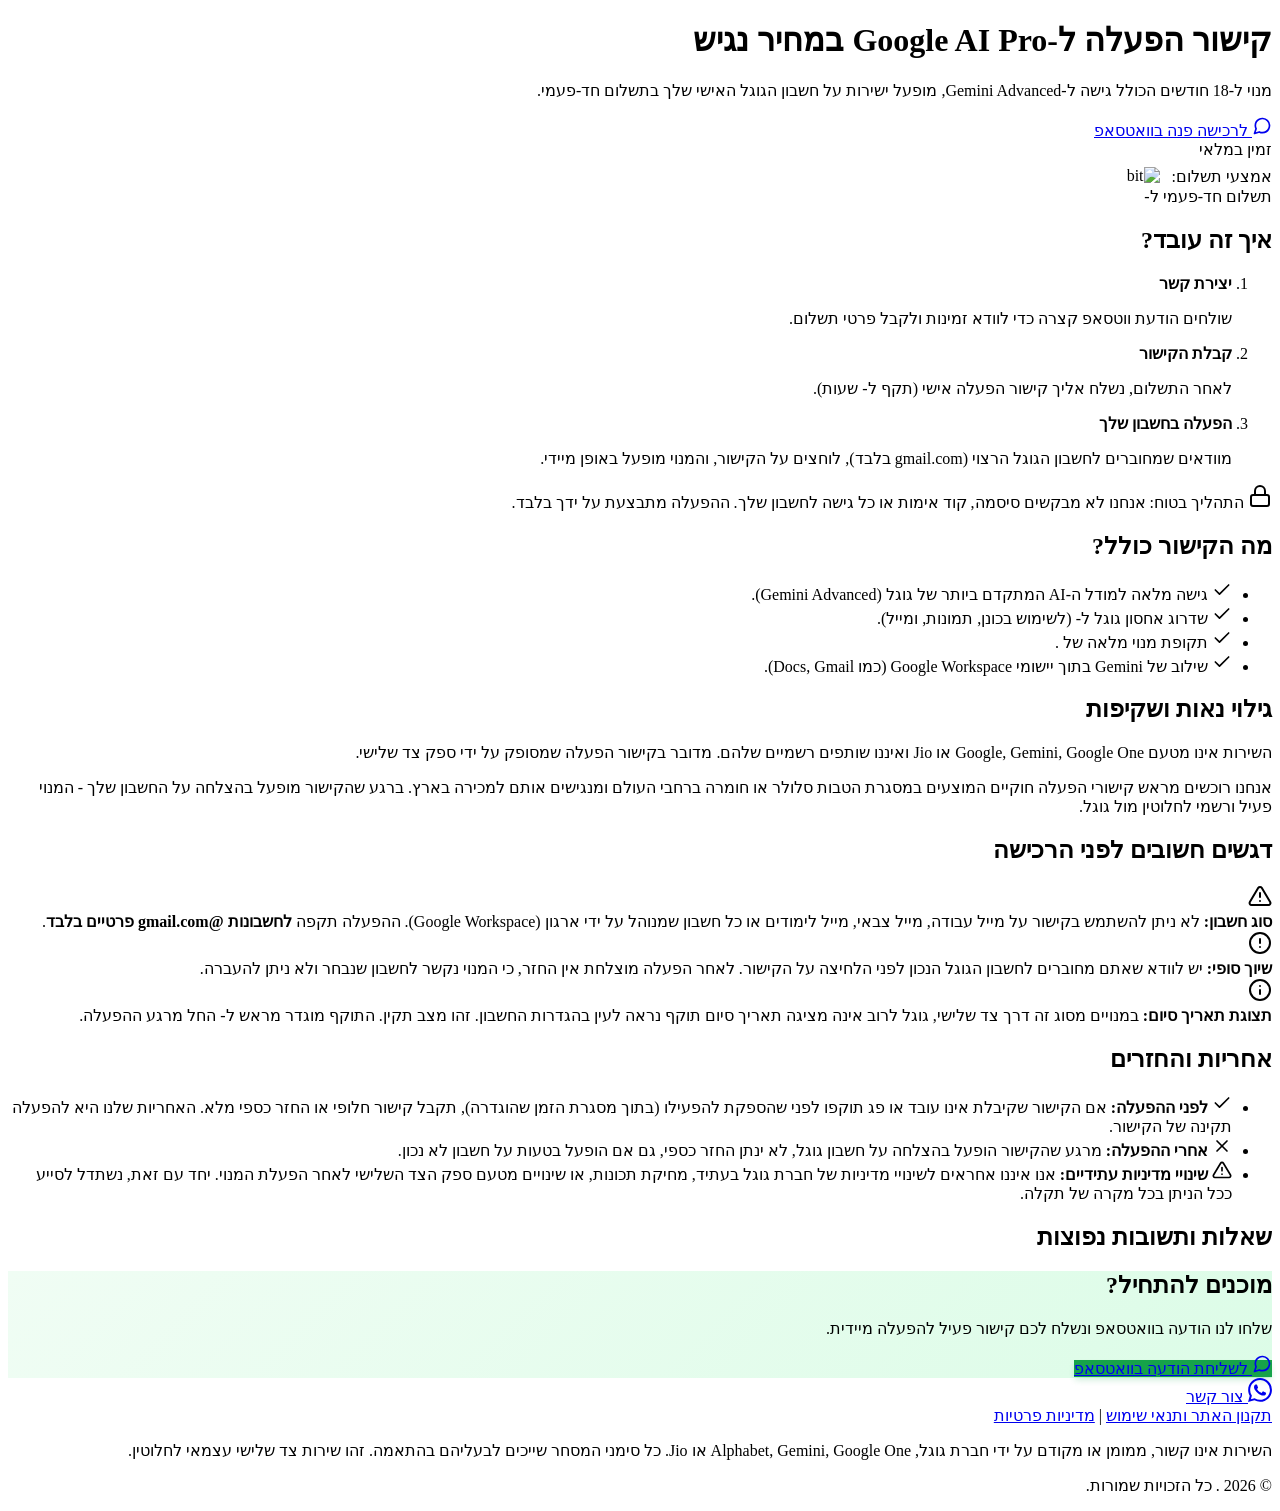
==== index.html @ c13723e5 "Add files via upload" ====
<!DOCTYPE html>
<html lang="he" dir="rtl">
<head>
    <meta charset="UTF-8">
    <meta name="viewport" content="width=device-width, initial-scale=1.0">
    <title>קישור הפעלה AI Pro</title>
    <meta name="description" content="קישור הפעלה ל-Google AI Pro ו-Gemini Advanced לתקופה של 18 חודשים. תשלום חד פעמי, הפעלה פשוטה על החשבון האישי שלך.">
    <link rel="preconnect" href="https://fonts.googleapis.com">
    <link rel="preconnect" href="https://fonts.gstatic.com" crossorigin>
    <link href="https://fonts.googleapis.com/css2?family=Heebo:wght@400;500;700&display=swap" rel="stylesheet">
    <link rel="stylesheet" href="css/styles.css">
</head>
<body>

    <main class="container">
        
        <!-- Hero Section -->
        <header class="hero">
            <h1>קישור הפעלה ל-Google AI Pro במחיר נגיש</h1>
            <p>מנוי ל-18 חודשים הכולל גישה ל-Gemini Advanced, מופעל ישירות על חשבון הגוגל האישי שלך בתשלום חד-פעמי.</p>
            <a href="#" class="btn btn-primary whatsapp-link">
                <svg width="20" height="20" viewBox="0 0 24 24" fill="none" stroke="currentColor" stroke-width="2" stroke-linecap="round" stroke-linejoin="round">
                    <path d="M21 11.5a8.38 8.38 0 0 1-.9 3.8 8.5 8.5 0 0 1-7.6 4.7 8.38 8.38 0 0 1-3.8-.9L3 21l1.9-5.7a8.38 8.38 0 0 1-.9-3.8 8.5 8.5 0 0 1 4.7-7.6 8.38 8.38 0 0 1 3.8-.9h.5a8.48 8.48 0 0 1 8 8v.5z"></path>
                </svg>
                לרכישה פנה בוואטסאפ
            </a>
        </header>

        <!-- Availability Card -->
        <section class="card availability-card">
            <div>
                <span id="status-badge" class="status-badge">זמין במלאי</span>
                <div class="text-muted" style="margin-top: 8px; display: flex; align-items: center; gap: 6px;">
                    <span>אמצעי תשלום:</span>
                    <span data-config="paymentMethods" style="font-weight: 500;"></span>
                    <img src="images/bit-logo.png" alt="bit" style="height: 20px; width: auto; vertical-align: middle; border-radius: 4px;">
                </div>
            </div>
            <div class="text-center">
                <div class="price-display"><span data-config="price"></span><span data-config="currency"></span></div>
                <div class="font-bold text-muted">תשלום חד-פעמי ל-<span data-config="duration"></span></div>
            </div>
        </section>

        <!-- How It Works -->
        <section class="card">
            <h2>איך זה עובד?</h2>
            <ol class="steps-list">
                <li>
                    <strong>יצירת קשר</strong>
                    <p>שולחים הודעת ווטסאפ קצרה כדי לוודא זמינות ולקבל פרטי תשלום.</p>
                </li>
                <li>
                    <strong>קבלת הקישור</strong>
                    <p>לאחר התשלום, נשלח אליך קישור הפעלה אישי (תקף ל-<span data-config="activationWindow"></span> שעות).</p>
                </li>
                <li>
                    <strong>הפעלה בחשבון שלך</strong>
                    <p>מוודאים שמחוברים לחשבון הגוגל הרצוי (gmail.com בלבד), לוחצים על הקישור, והמנוי מופעל באופן מיידי.</p>
                </li>
            </ol>
            <div class="trust-badge">
                <svg width="24" height="24" viewBox="0 0 24 24" fill="none" stroke="currentColor" stroke-width="2" stroke-linecap="round" stroke-linejoin="round">
                    <rect x="3" y="11" width="18" height="11" rx="2" ry="2"></rect>
                    <path d="M7 11V7a5 5 0 0 1 10 0v4"></path>
                </svg>
                <span>התהליך בטוח: אנחנו לא מבקשים סיסמה, קוד אימות או כל גישה לחשבון שלך. ההפעלה מתבצעת על ידך בלבד.</span>
            </div>
        </section>

        <!-- What is included -->
        <section class="card">
            <h2>מה הקישור כולל?</h2>
            <ul class="check-list">
                <li>
                    <svg width="20" height="20" viewBox="0 0 24 24" fill="none" stroke="currentColor" stroke-width="2" stroke-linecap="round" stroke-linejoin="round">
                        <polyline points="20 6 9 17 4 12"></polyline>
                    </svg>
                    <span>גישה מלאה למודל ה-AI המתקדם ביותר של גוגל (Gemini Advanced).</span>
                </li>
                <li>
                    <svg width="20" height="20" viewBox="0 0 24 24" fill="none" stroke="currentColor" stroke-width="2" stroke-linecap="round" stroke-linejoin="round">
                        <polyline points="20 6 9 17 4 12"></polyline>
                    </svg>
                    <span>שדרוג אחסון גוגל ל-<strong data-config="storage"></strong> (לשימוש בכונן, תמונות, ומייל).</span>
                </li>
                <li>
                    <svg width="20" height="20" viewBox="0 0 24 24" fill="none" stroke="currentColor" stroke-width="2" stroke-linecap="round" stroke-linejoin="round">
                        <polyline points="20 6 9 17 4 12"></polyline>
                    </svg>
                    <span>תקופת מנוי מלאה של <strong data-config="duration"></strong>.</span>
                </li>
                <li>
                    <svg width="20" height="20" viewBox="0 0 24 24" fill="none" stroke="currentColor" stroke-width="2" stroke-linecap="round" stroke-linejoin="round">
                        <polyline points="20 6 9 17 4 12"></polyline>
                    </svg>
                    <span>שילוב של Gemini בתוך יישומי Google Workspace (כמו Docs, Gmail).</span>
                </li>
            </ul>
        </section>

        <!-- Transparency Section -->
        <section class="card">
            <h2>גילוי נאות ושקיפות</h2>
            <p>השירות אינו מטעם Google, Gemini, Google One או Jio ואיננו שותפים רשמיים שלהם. מדובר בקישור הפעלה שמסופק על ידי ספק צד שלישי.</p>
            <p>אנחנו רוכשים מראש קישורי הפעלה חוקיים המוצעים במסגרת הטבות סלולר או חומרה ברחבי העולם ומנגישים אותם למכירה בארץ. ברגע שהקישור מופעל בהצלחה על החשבון שלך - המנוי פעיל ורשמי לחלוטין מול גוגל.</p>
        </section>

        <!-- Important Warnings -->
        <section class="card">
            <h2>דגשים חשובים לפני הרכישה</h2>
            
            <div class="alert alert-warning">
                <svg width="24" height="24" viewBox="0 0 24 24" fill="none" stroke="currentColor" stroke-width="2" stroke-linecap="round" stroke-linejoin="round">
                    <path d="M10.29 3.86L1.82 18a2 2 0 0 0 1.71 3h16.94a2 2 0 0 0 1.71-3L13.71 3.86a2 2 0 0 0-3.42 0z"></path>
                    <line x1="12" y1="9" x2="12" y2="13"></line>
                    <line x1="12" y1="17" x2="12.01" y2="17"></line>
                </svg>
                <div>
                    <strong>סוג חשבון:</strong> לא ניתן להשתמש בקישור על מייל עבודה, מייל צבאי, מייל לימודים או כל חשבון שמנוהל על ידי ארגון (Google Workspace). ההפעלה תקפה <strong>לחשבונות @gmail.com פרטיים בלבד</strong>.
                </div>
            </div>

            <div class="alert alert-warning">
                <svg width="24" height="24" viewBox="0 0 24 24" fill="none" stroke="currentColor" stroke-width="2" stroke-linecap="round" stroke-linejoin="round">
                    <circle cx="12" cy="12" r="10"></circle>
                    <line x1="12" y1="8" x2="12" y2="12"></line>
                    <line x1="12" y1="16" x2="12.01" y2="16"></line>
                </svg>
                <div>
                    <strong>שיוך סופי:</strong> יש לוודא שאתם מחוברים לחשבון הגוגל הנכון לפני הלחיצה על הקישור. לאחר הפעלה מוצלחת אין החזר, כי המנוי נקשר לחשבון שנבחר ולא ניתן להעברה.
                </div>
            </div>
            
            <div class="alert alert-info">
                <svg width="24" height="24" viewBox="0 0 24 24" fill="none" stroke="currentColor" stroke-width="2" stroke-linecap="round" stroke-linejoin="round">
                    <circle cx="12" cy="12" r="10"></circle>
                    <line x1="12" y1="16" x2="12" y2="12"></line>
                    <line x1="12" y1="8" x2="12.01" y2="8"></line>
                </svg>
                <div>
                    <strong>תצוגת תאריך סיום:</strong> במנויים מסוג זה דרך צד שלישי, גוגל לרוב אינה מציגה תאריך סיום תוקף נראה לעין בהגדרות החשבון. זהו מצב תקין. התוקף מוגדר מראש ל-<span data-config="duration"></span> החל מרגע ההפעלה.
                </div>
            </div>
        </section>

        <!-- Refund Policy -->
        <section class="card">
            <h2>אחריות והחזרים</h2>
            <ul class="check-list">
                <li>
                    <svg width="20" height="20" viewBox="0 0 24 24" fill="none" stroke="currentColor" stroke-width="2" stroke-linecap="round" stroke-linejoin="round">
                        <polyline points="20 6 9 17 4 12"></polyline>
                    </svg>
                    <span><strong>לפני ההפעלה:</strong> אם הקישור שקיבלת אינו עובד או פג תוקפו לפני שהספקת להפעילו (בתוך מסגרת הזמן שהוגדרה), תקבל קישור חלופי או החזר כספי מלא. האחריות שלנו היא להפעלה תקינה של הקישור.</span>
                </li>
                <li>
                    <svg width="20" height="20" viewBox="0 0 24 24" fill="none" stroke="currentColor" stroke-width="2" stroke-linecap="round" stroke-linejoin="round" style="color: var(--danger)">
                        <line x1="18" y1="6" x2="6" y2="18"></line>
                        <line x1="6" y1="6" x2="18" y2="18"></line>
                    </svg>
                    <span><strong>אחרי ההפעלה:</strong> מרגע שהקישור הופעל בהצלחה על חשבון גוגל, לא ינתן החזר כספי, גם אם הופעל בטעות על חשבון לא נכון.</span>
                </li>
                <li>
                    <svg width="20" height="20" viewBox="0 0 24 24" fill="none" stroke="currentColor" stroke-width="2" stroke-linecap="round" stroke-linejoin="round" style="color: var(--warning)">
                        <path d="M10.29 3.86L1.82 18a2 2 0 0 0 1.71 3h16.94a2 2 0 0 0 1.71-3L13.71 3.86a2 2 0 0 0-3.42 0z"></path>
                        <line x1="12" y1="9" x2="12" y2="13"></line>
                        <line x1="12" y1="17" x2="12.01" y2="17"></line>
                    </svg>
                    <span><strong>שינויי מדיניות עתידיים:</strong> אנו איננו אחראים לשינויי מדיניות של חברת גוגל בעתיד, מחיקת תכונות, או שינויים מטעם ספק הצד השלישי לאחר הפעלת המנוי. יחד עם זאת, נשתדל לסייע ככל הניתן בכל מקרה של תקלה.</span>
                </li>
            </ul>
        </section>

        <!-- FAQ -->
        <section class="card">
            <h2>שאלות ותשובות נפוצות</h2>
            <div id="faq-container">
                <!-- FAQ items will be injected here via app.js -->
            </div>
        </section>

        <!-- Final CTA -->
        <section class="hero" style="background: linear-gradient(135deg, #f0fdf4 0%, #dcfce7 100%);">
            <h2>מוכנים להתחיל?</h2>
            <p>שלחו לנו הודעה בוואטסאפ ונשלח לכם קישור פעיל להפעלה מיידית.</p>
            <a href="#" class="btn btn-primary whatsapp-link" style="background-color: #16a34a; box-shadow: 0 4px 6px -1px rgba(22, 163, 74, 0.2);">
                <svg width="20" height="20" viewBox="0 0 24 24" fill="none" stroke="currentColor" stroke-width="2" stroke-linecap="round" stroke-linejoin="round">
                    <path d="M21 11.5a8.38 8.38 0 0 1-.9 3.8 8.5 8.5 0 0 1-7.6 4.7 8.38 8.38 0 0 1-3.8-.9L3 21l1.9-5.7a8.38 8.38 0 0 1-.9-3.8 8.5 8.5 0 0 1 4.7-7.6 8.38 8.38 0 0 1 3.8-.9h.5a8.48 8.48 0 0 1 8 8v.5z"></path>
                </svg>
                לשליחת הודעה בוואטסאפ
            </a>
        </section>

    </main>

    <!-- Sticky WhatsApp CTA for mobile -->
    <a href="#" class="sticky-whatsapp whatsapp-link" aria-label="יצירת קשר בוואטסאפ">
        <svg width="24" height="24" viewBox="0 0 24 24" fill="currentColor">
            <path d="M17.472 14.382c-.297-.149-1.758-.867-2.03-.967-.273-.099-.471-.148-.67.15-.197.297-.767.966-.94 1.164-.173.199-.347.223-.644.075-.297-.15-1.255-.463-2.39-1.475-.883-.788-1.48-1.761-1.653-2.059-.173-.297-.018-.458.13-.606.134-.133.298-.347.446-.52.149-.174.198-.298.298-.497.099-.198.05-.371-.025-.52-.075-.149-.669-1.612-.916-2.207-.242-.579-.487-.5-.669-.51a12.8 12.8 0 0 0-.57-.01c-.198 0-.52.074-.792.372-.272.297-1.04 1.016-1.04 2.479 0 1.462 1.065 2.875 1.213 3.074.149.198 2.096 3.2 5.077 4.487.709.306 1.262.489 1.694.625.712.227 1.36.195 1.871.118.571-.085 1.758-.719 2.006-1.413.248-.694.248-1.289.173-1.413-.074-.124-.272-.198-.57-.347m-5.421 7.403h-.004a9.87 9.87 0 0 1-5.031-1.378l-.361-.214-3.741.982.998-3.648-.235-.374a9.86 9.86 0 0 1-1.51-5.26c.001-5.45 4.436-9.884 9.888-9.884 2.64 0 5.122 1.03 6.988 2.898a9.825 9.825 0 0 1 2.893 6.994c-.003 5.45-4.437 9.884-9.885 9.884m8.413-18.297A11.815 11.815 0 0 0 12.05 0C5.495 0 .16 5.335.157 11.892c0 2.096.547 4.142 1.588 5.945L.057 24l6.305-1.654a11.882 11.882 0 0 0 5.683 1.448h.005c6.554 0 11.89-5.335 11.893-11.893a11.821 11.821 0 0 0-3.48-8.413Z"/>
        </svg>
        צור קשר
    </a>

    <footer>
        <div style="margin-bottom: 16px;">
            <a href="terms.html">תקנון האתר ותנאי שימוש</a>
            <span>|</span>
            <a href="privacy.html">מדיניות פרטיות</a>
        </div>
        <p>השירות אינו קשור, ממומן או מקודם על ידי חברת גוגל, Alphabet, Gemini, Google One או Jio. כל סימני המסחר שייכים לבעליהם בהתאמה. זהו שירות צד שלישי עצמאי לחלוטין.</p>
        <p>&copy; 2026 <span data-config="siteName"></span>. כל הזכויות שמורות.</p>
    </footer>

    <script src="js/config.js"></script>
    <script src="js/faq-data.js"></script>
    <script src="js/app.js"></script>
</body>
</html>
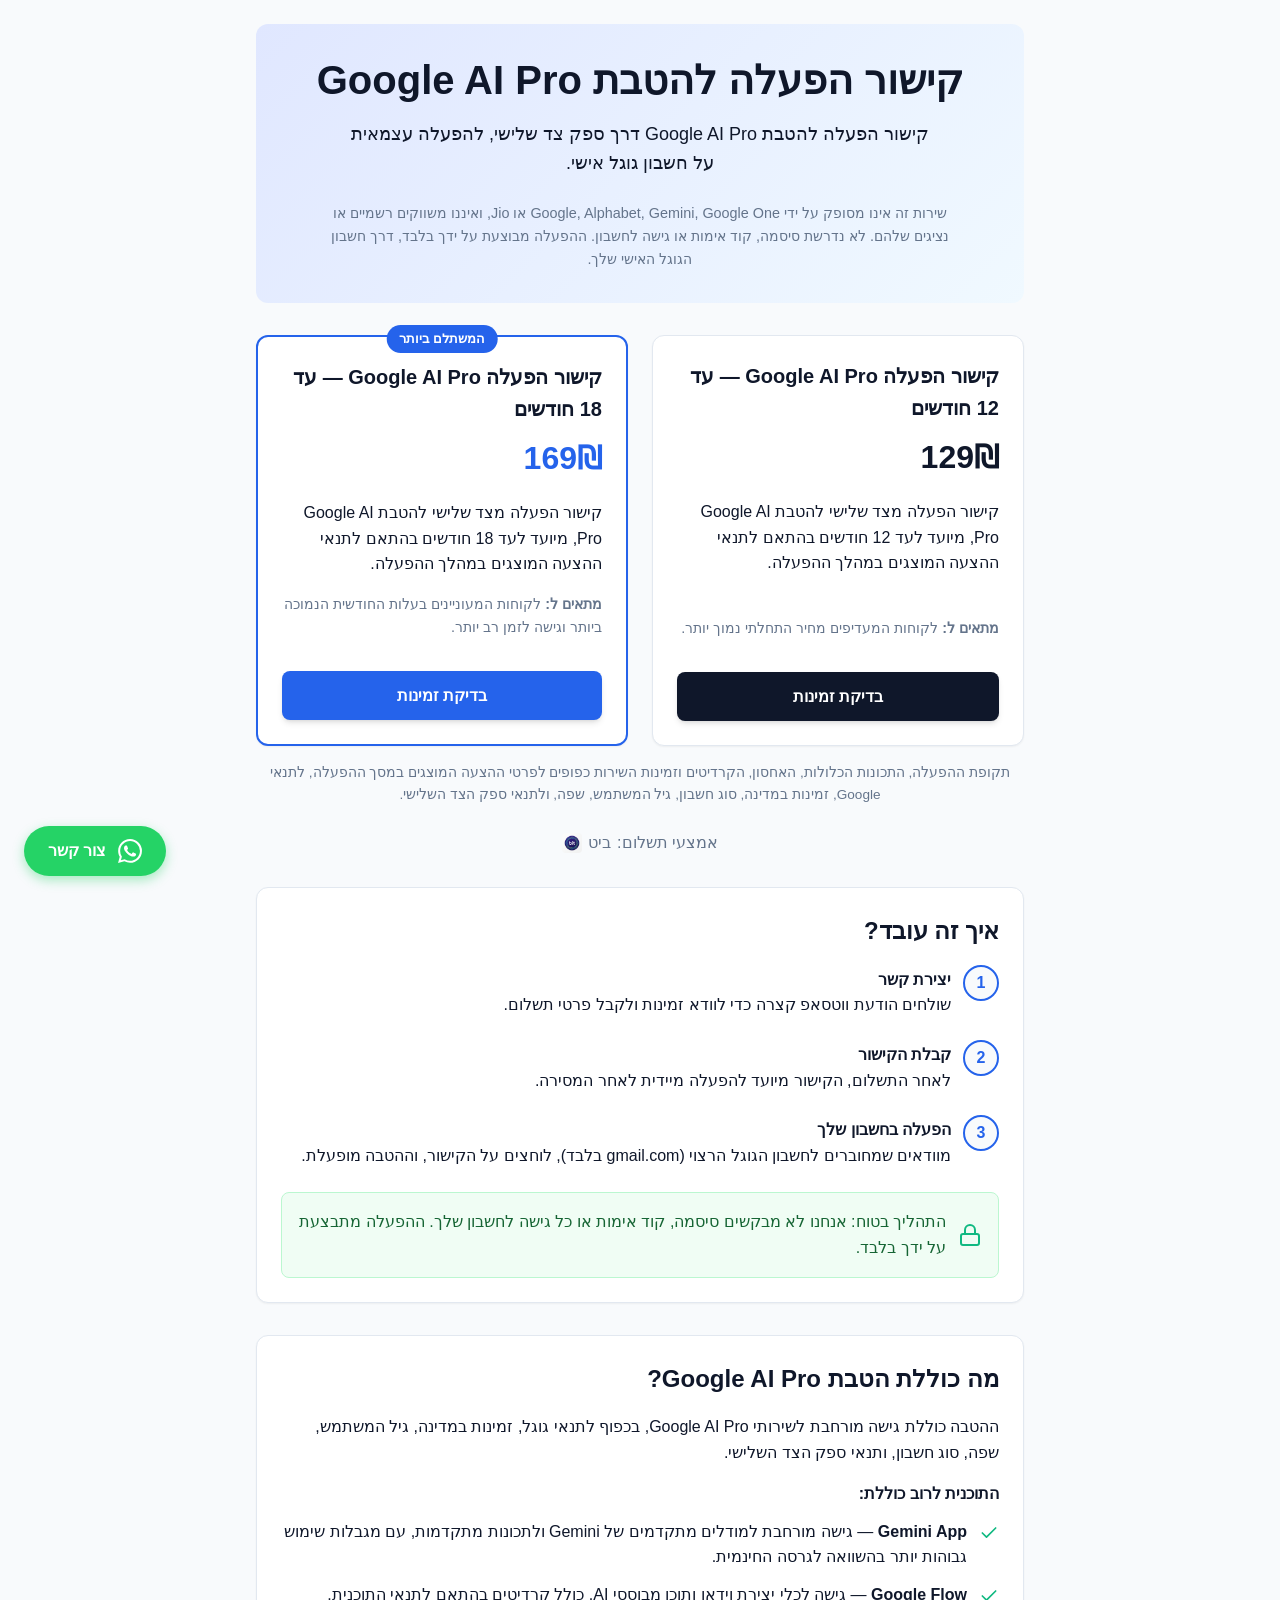
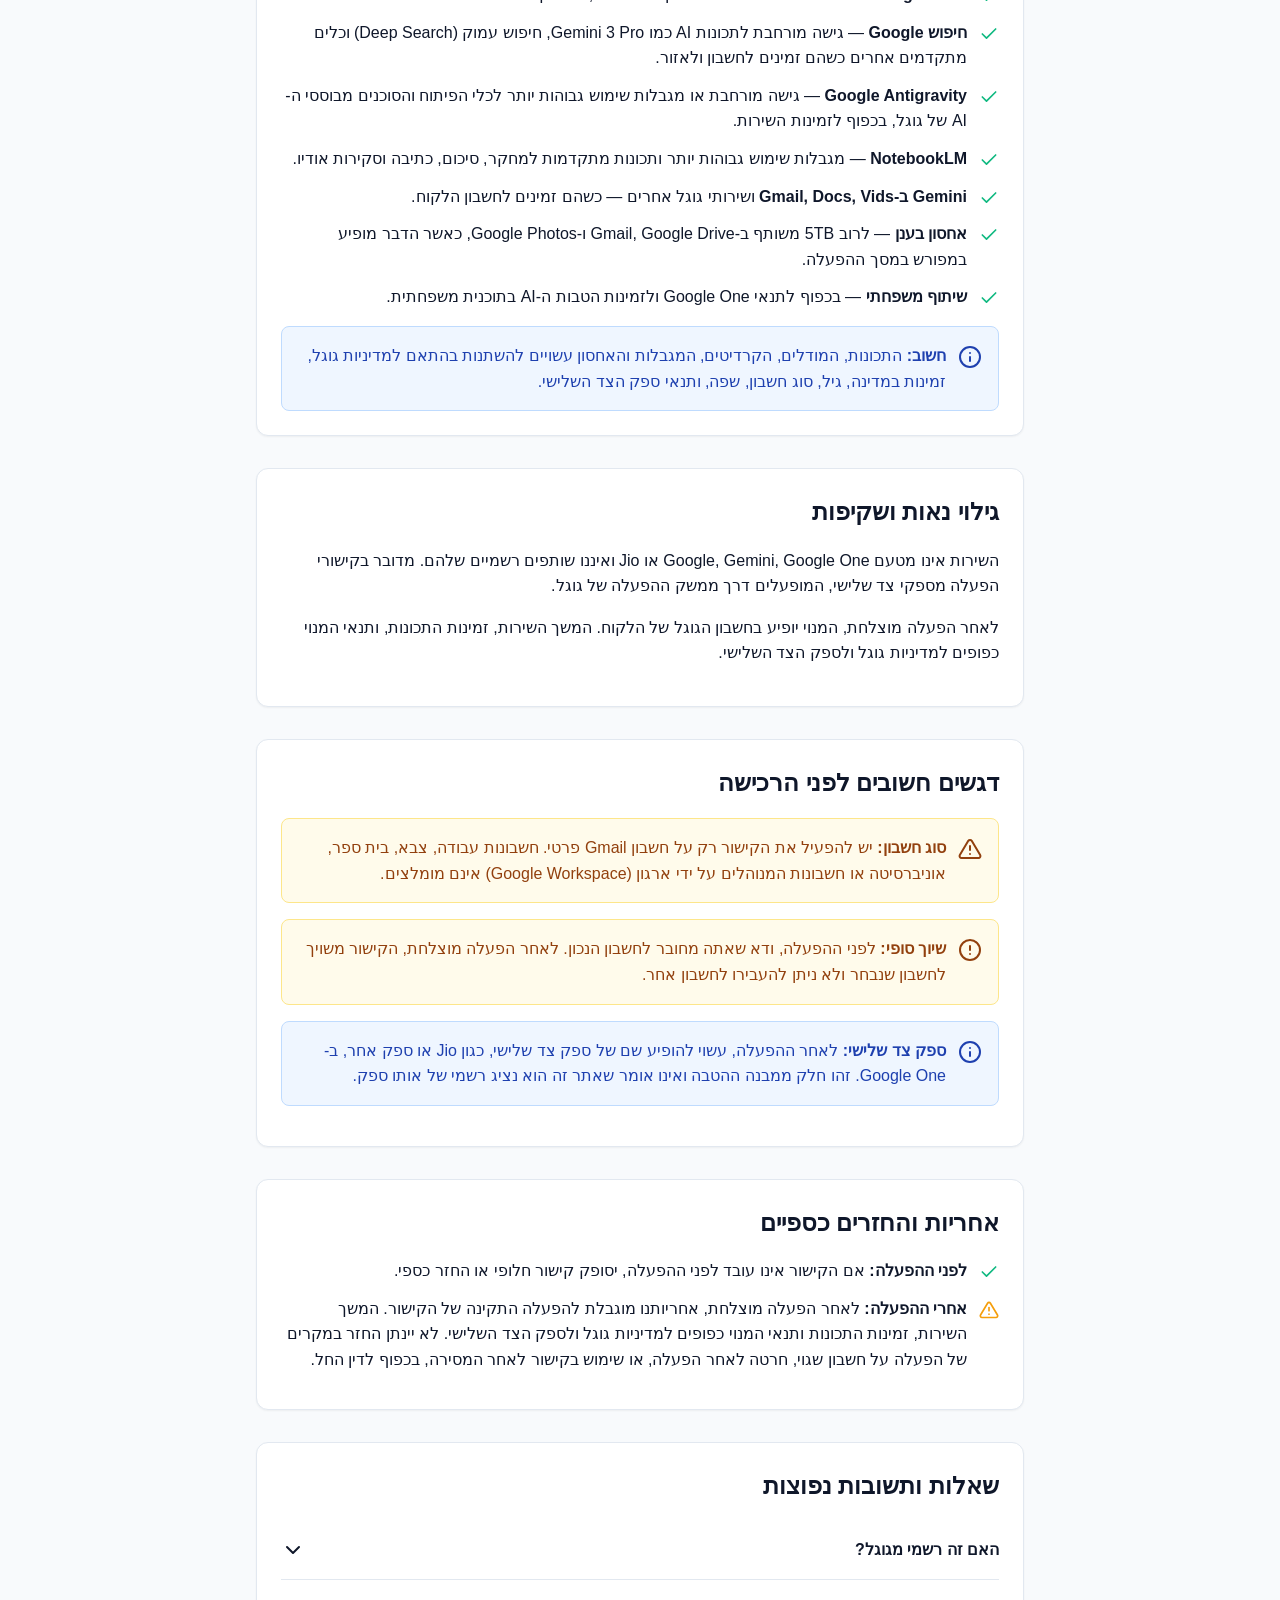
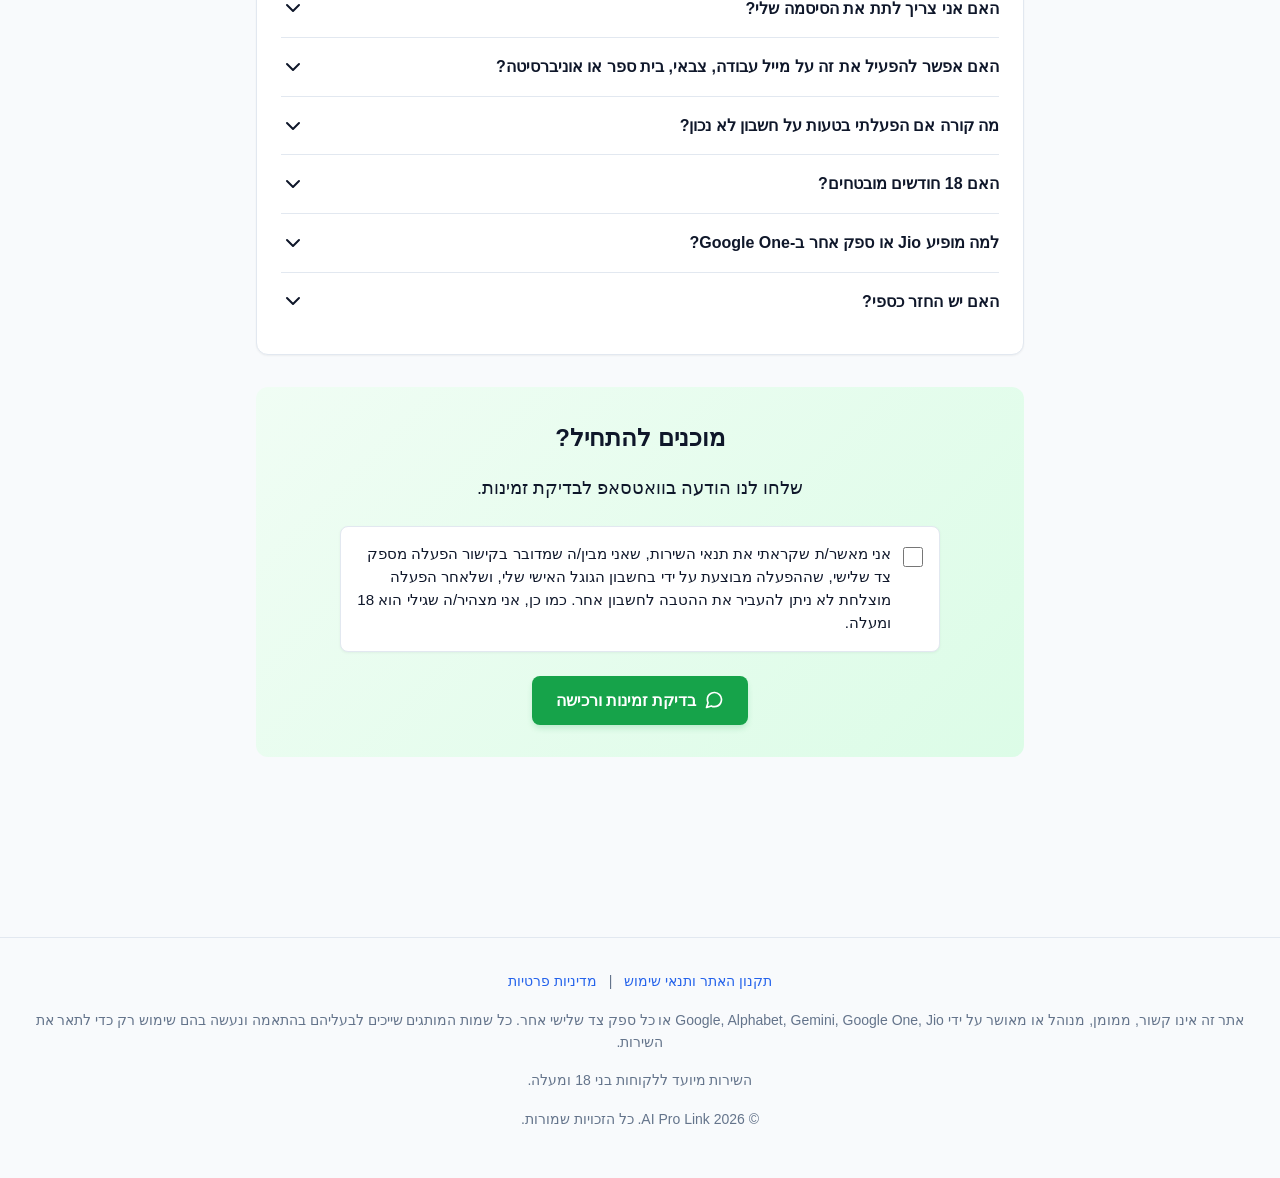
==== commit c0f2ec02: "עדכון אתר" ====
--- a/index.html
+++ b/index.html
@@ -4,7 +4,7 @@
     <meta charset="UTF-8">
     <meta name="viewport" content="width=device-width, initial-scale=1.0">
     <title>קישור הפעלה AI Pro</title>
-    <meta name="description" content="קישור הפעלה ל-Google AI Pro ו-Gemini Advanced לתקופה של 18 חודשים. תשלום חד פעמי, הפעלה פשוטה על החשבון האישי שלך.">
+    <meta name="description" content="קישור הפעלה ל-Google AI Pro ו-Gemini Advanced. תשלום חד פעמי, הפעלה עצמאית.">
     <link rel="preconnect" href="https://fonts.googleapis.com">
     <link rel="preconnect" href="https://fonts.gstatic.com" crossorigin>
     <link href="https://fonts.googleapis.com/css2?family=Heebo:wght@400;500;700&display=swap" rel="stylesheet">
@@ -16,30 +16,44 @@
         
         <!-- Hero Section -->
         <header class="hero">
-            <h1>קישור הפעלה ל-Google AI Pro במחיר נגיש</h1>
-            <p>מנוי ל-18 חודשים הכולל גישה ל-Gemini Advanced, מופעל ישירות על חשבון הגוגל האישי שלך בתשלום חד-פעמי.</p>
-            <a href="#" class="btn btn-primary whatsapp-link">
-                <svg width="20" height="20" viewBox="0 0 24 24" fill="none" stroke="currentColor" stroke-width="2" stroke-linecap="round" stroke-linejoin="round">
-                    <path d="M21 11.5a8.38 8.38 0 0 1-.9 3.8 8.5 8.5 0 0 1-7.6 4.7 8.38 8.38 0 0 1-3.8-.9L3 21l1.9-5.7a8.38 8.38 0 0 1-.9-3.8 8.5 8.5 0 0 1 4.7-7.6 8.38 8.38 0 0 1 3.8-.9h.5a8.48 8.48 0 0 1 8 8v.5z"></path>
-                </svg>
-                לרכישה פנה בוואטסאפ
-            </a>
+            <h1>קישור הפעלה להטבת Google AI Pro</h1>
+            <p>קישור הפעלה להטבת Google AI Pro דרך ספק צד שלישי, להפעלה עצמאית על חשבון גוגל אישי.</p>
+            <p style="font-size: 0.9rem; color: var(--text-muted); max-width: 650px; margin: 0 auto;">שירות זה אינו מסופק על ידי Google, Alphabet, Gemini, Google One או Jio, ואיננו משווקים רשמיים או נציגים שלהם. לא נדרשת סיסמה, קוד אימות או גישה לחשבון. ההפעלה מבוצעת על ידך בלבד, דרך חשבון הגוגל האישי שלך.</p>
         </header>
 
-        <!-- Availability Card -->
-        <section class="card availability-card">
-            <div>
-                <span id="status-badge" class="status-badge">זמין במלאי</span>
-                <div class="text-muted" style="margin-top: 8px; display: flex; align-items: center; gap: 6px;">
+        <!-- Pricing Section -->
+        <section class="pricing-section" style="margin-bottom: 32px;">
+            <div style="display: grid; grid-template-columns: repeat(auto-fit, minmax(280px, 1fr)); gap: 24px; margin-bottom: 16px;">
+                
+                <!-- 12-Month Plan -->
+                <div class="card pricing-card" style="display: flex; flex-direction: column;">
+                    <h3 style="margin-bottom: 8px;">קישור הפעלה Google AI Pro — עד 12 חודשים</h3>
+                    <div class="price-display" style="margin-bottom: 16px; color: var(--text-main);">129₪</div>
+                    <p style="flex-grow: 1;">קישור הפעלה מצד שלישי להטבת Google AI Pro, מיועד לעד 12 חודשים בהתאם לתנאי ההצעה המוצגים במהלך ההפעלה.</p>
+                    <p class="text-muted" style="font-size: 0.9rem;"><strong>מתאים ל:</strong> לקוחות המעדיפים מחיר התחלתי נמוך יותר.</p>
+                    <a href="#contact" class="btn btn-primary" style="width: 100%; margin-top: 16px; background-color: var(--text-main); color: white;">בדיקת זמינות</a>
+                </div>
+
+                <!-- 18-Month Plan -->
+                <div class="card pricing-card" style="display: flex; flex-direction: column; position: relative; border: 2px solid var(--primary);">
+                    <div style="position: absolute; top: -12px; left: 50%; transform: translateX(-50%); background-color: var(--primary); color: white; padding: 4px 12px; border-radius: 20px; font-size: 0.8rem; font-weight: bold; white-space: nowrap;">המשתלם ביותר</div>
+                    <h3 style="margin-bottom: 8px;">קישור הפעלה Google AI Pro — עד 18 חודשים</h3>
+                    <div class="price-display" style="margin-bottom: 16px; color: var(--primary);">169₪</div>
+                    <p style="flex-grow: 1;">קישור הפעלה מצד שלישי להטבת Google AI Pro, מיועד לעד 18 חודשים בהתאם לתנאי ההצעה המוצגים במהלך ההפעלה.</p>
+                    <p class="text-muted" style="font-size: 0.9rem;"><strong>מתאים ל:</strong> לקוחות המעוניינים בעלות החודשית הנמוכה ביותר וגישה לזמן רב יותר.</p>
+                    <a href="#contact" class="btn btn-primary" style="width: 100%; margin-top: 16px;">בדיקת זמינות</a>
+                </div>
+
+            </div>
+            <p class="text-muted" style="font-size: 0.85rem; text-align: center;">תקופת ההפעלה, התכונות הכלולות, האחסון, הקרדיטים וזמינות השירות כפופים לפרטי ההצעה המוצגים במסך ההפעלה, לתנאי Google, זמינות במדינה, סוג חשבון, גיל המשתמש, שפה, ולתנאי ספק הצד השלישי.</p>
+            
+            <div class="text-center" style="margin-top: 24px;">
+                <div class="text-muted" style="display: flex; justify-content: center; align-items: center; gap: 6px;">
                     <span>אמצעי תשלום:</span>
                     <span data-config="paymentMethods" style="font-weight: 500;"></span>
                     <img src="images/bit-logo.png" alt="bit" style="height: 20px; width: auto; vertical-align: middle; border-radius: 4px;">
                 </div>
             </div>
-            <div class="text-center">
-                <div class="price-display"><span data-config="price"></span><span data-config="currency"></span></div>
-                <div class="font-bold text-muted">תשלום חד-פעמי ל-<span data-config="duration"></span></div>
-            </div>
         </section>
 
         <!-- How It Works -->
@@ -52,11 +66,11 @@
                 </li>
                 <li>
                     <strong>קבלת הקישור</strong>
-                    <p>לאחר התשלום, נשלח אליך קישור הפעלה אישי (תקף ל-<span data-config="activationWindow"></span> שעות).</p>
+                    <p>לאחר התשלום, הקישור מיועד להפעלה מיידית לאחר המסירה.</p>
                 </li>
                 <li>
                     <strong>הפעלה בחשבון שלך</strong>
-                    <p>מוודאים שמחוברים לחשבון הגוגל הרצוי (gmail.com בלבד), לוחצים על הקישור, והמנוי מופעל באופן מיידי.</p>
+                    <p>מוודאים שמחוברים לחשבון הגוגל הרצוי (gmail.com בלבד), לוחצים על הקישור, וההטבה מופעלת.</p>
                 </li>
             </ol>
             <div class="trust-badge">
@@ -70,40 +84,76 @@
 
         <!-- What is included -->
         <section class="card">
-            <h2>מה הקישור כולל?</h2>
+            <h2>מה כוללת הטבת Google AI Pro?</h2>
+            <p>ההטבה כוללת גישה מורחבת לשירותי Google AI Pro, בכפוף לתנאי גוגל, זמינות במדינה, גיל המשתמש, שפה, סוג חשבון, ותנאי ספק הצד השלישי.</p>
+            <p style="margin-top: 12px; margin-bottom: 12px;"><strong>התוכנית לרוב כוללת:</strong></p>
             <ul class="check-list">
                 <li>
                     <svg width="20" height="20" viewBox="0 0 24 24" fill="none" stroke="currentColor" stroke-width="2" stroke-linecap="round" stroke-linejoin="round">
                         <polyline points="20 6 9 17 4 12"></polyline>
                     </svg>
-                    <span>גישה מלאה למודל ה-AI המתקדם ביותר של גוגל (Gemini Advanced).</span>
-                </li>
-                <li>
-                    <svg width="20" height="20" viewBox="0 0 24 24" fill="none" stroke="currentColor" stroke-width="2" stroke-linecap="round" stroke-linejoin="round">
-                        <polyline points="20 6 9 17 4 12"></polyline>
-                    </svg>
-                    <span>שדרוג אחסון גוגל ל-<strong data-config="storage"></strong> (לשימוש בכונן, תמונות, ומייל).</span>
-                </li>
-                <li>
-                    <svg width="20" height="20" viewBox="0 0 24 24" fill="none" stroke="currentColor" stroke-width="2" stroke-linecap="round" stroke-linejoin="round">
-                        <polyline points="20 6 9 17 4 12"></polyline>
-                    </svg>
-                    <span>תקופת מנוי מלאה של <strong data-config="duration"></strong>.</span>
-                </li>
-                <li>
-                    <svg width="20" height="20" viewBox="0 0 24 24" fill="none" stroke="currentColor" stroke-width="2" stroke-linecap="round" stroke-linejoin="round">
-                        <polyline points="20 6 9 17 4 12"></polyline>
-                    </svg>
-                    <span>שילוב של Gemini בתוך יישומי Google Workspace (כמו Docs, Gmail).</span>
+                    <span><strong>Gemini App</strong> — גישה מורחבת למודלים מתקדמים של Gemini ולתכונות מתקדמות, עם מגבלות שימוש גבוהות יותר בהשוואה לגרסה החינמית.</span>
+                </li>
+                <li>
+                    <svg width="20" height="20" viewBox="0 0 24 24" fill="none" stroke="currentColor" stroke-width="2" stroke-linecap="round" stroke-linejoin="round">
+                        <polyline points="20 6 9 17 4 12"></polyline>
+                    </svg>
+                    <span><strong>Google Flow</strong> — גישה לכלי יצירת וידאו ותוכן מבוססי AI, כולל קרדיטים בהתאם לתנאי התוכנית.</span>
+                </li>
+                <li>
+                    <svg width="20" height="20" viewBox="0 0 24 24" fill="none" stroke="currentColor" stroke-width="2" stroke-linecap="round" stroke-linejoin="round">
+                        <polyline points="20 6 9 17 4 12"></polyline>
+                    </svg>
+                    <span><strong>חיפוש Google</strong> — גישה מורחבת לתכונות AI כמו Gemini 3 Pro, חיפוש עמוק (Deep Search) וכלים מתקדמים אחרים כשהם זמינים לחשבון ולאזור.</span>
+                </li>
+                <li>
+                    <svg width="20" height="20" viewBox="0 0 24 24" fill="none" stroke="currentColor" stroke-width="2" stroke-linecap="round" stroke-linejoin="round">
+                        <polyline points="20 6 9 17 4 12"></polyline>
+                    </svg>
+                    <span><strong>Google Antigravity</strong> — גישה מורחבת או מגבלות שימוש גבוהות יותר לכלי הפיתוח והסוכנים מבוססי ה-AI של גוגל, בכפוף לזמינות השירות.</span>
+                </li>
+                <li>
+                    <svg width="20" height="20" viewBox="0 0 24 24" fill="none" stroke="currentColor" stroke-width="2" stroke-linecap="round" stroke-linejoin="round">
+                        <polyline points="20 6 9 17 4 12"></polyline>
+                    </svg>
+                    <span><strong>NotebookLM</strong> — מגבלות שימוש גבוהות יותר ותכונות מתקדמות למחקר, סיכום, כתיבה וסקירות אודיו.</span>
+                </li>
+                <li>
+                    <svg width="20" height="20" viewBox="0 0 24 24" fill="none" stroke="currentColor" stroke-width="2" stroke-linecap="round" stroke-linejoin="round">
+                        <polyline points="20 6 9 17 4 12"></polyline>
+                    </svg>
+                    <span><strong>Gemini ב-Gmail, Docs, Vids</strong> ושירותי גוגל אחרים — כשהם זמינים לחשבון הלקוח.</span>
+                </li>
+                <li>
+                    <svg width="20" height="20" viewBox="0 0 24 24" fill="none" stroke="currentColor" stroke-width="2" stroke-linecap="round" stroke-linejoin="round">
+                        <polyline points="20 6 9 17 4 12"></polyline>
+                    </svg>
+                    <span><strong>אחסון בענן</strong> — לרוב 5TB משותף ב-Gmail, Google Drive ו-Google Photos, כאשר הדבר מופיע במפורש במסך ההפעלה.</span>
+                </li>
+                <li>
+                    <svg width="20" height="20" viewBox="0 0 24 24" fill="none" stroke="currentColor" stroke-width="2" stroke-linecap="round" stroke-linejoin="round">
+                        <polyline points="20 6 9 17 4 12"></polyline>
+                    </svg>
+                    <span><strong>שיתוף משפחתי</strong> — בכפוף לתנאי Google One ולזמינות הטבות ה-AI בתוכנית משפחתית.</span>
                 </li>
             </ul>
+            <div class="alert alert-info" style="margin-top: 16px; margin-bottom: 0;">
+                <svg width="24" height="24" viewBox="0 0 24 24" fill="none" stroke="currentColor" stroke-width="2" stroke-linecap="round" stroke-linejoin="round">
+                    <circle cx="12" cy="12" r="10"></circle>
+                    <line x1="12" y1="16" x2="12" y2="12"></line>
+                    <line x1="12" y1="8" x2="12.01" y2="8"></line>
+                </svg>
+                <div>
+                    <strong>חשוב:</strong> התכונות, המודלים, הקרדיטים, המגבלות והאחסון עשויים להשתנות בהתאם למדיניות גוגל, זמינות במדינה, גיל, סוג חשבון, שפה, ותנאי ספק הצד השלישי.
+                </div>
+            </div>
         </section>
 
         <!-- Transparency Section -->
         <section class="card">
             <h2>גילוי נאות ושקיפות</h2>
-            <p>השירות אינו מטעם Google, Gemini, Google One או Jio ואיננו שותפים רשמיים שלהם. מדובר בקישור הפעלה שמסופק על ידי ספק צד שלישי.</p>
-            <p>אנחנו רוכשים מראש קישורי הפעלה חוקיים המוצעים במסגרת הטבות סלולר או חומרה ברחבי העולם ומנגישים אותם למכירה בארץ. ברגע שהקישור מופעל בהצלחה על החשבון שלך - המנוי פעיל ורשמי לחלוטין מול גוגל.</p>
+            <p>השירות אינו מטעם Google, Gemini, Google One או Jio ואיננו שותפים רשמיים שלהם. מדובר בקישורי הפעלה מספקי צד שלישי, המופעלים דרך ממשק ההפעלה של גוגל.</p>
+            <p>לאחר הפעלה מוצלחת, המנוי יופיע בחשבון הגוגל של הלקוח. המשך השירות, זמינות התכונות, ותנאי המנוי כפופים למדיניות גוגל ולספק הצד השלישי.</p>
         </section>
 
         <!-- Important Warnings -->
@@ -117,7 +167,7 @@
                     <line x1="12" y1="17" x2="12.01" y2="17"></line>
                 </svg>
                 <div>
-                    <strong>סוג חשבון:</strong> לא ניתן להשתמש בקישור על מייל עבודה, מייל צבאי, מייל לימודים או כל חשבון שמנוהל על ידי ארגון (Google Workspace). ההפעלה תקפה <strong>לחשבונות @gmail.com פרטיים בלבד</strong>.
+                    <strong>סוג חשבון:</strong> יש להפעיל את הקישור רק על חשבון Gmail פרטי. חשבונות עבודה, צבא, בית ספר, אוניברסיטה או חשבונות המנוהלים על ידי ארגון (Google Workspace) אינם מומלצים.
                 </div>
             </div>
 
@@ -128,7 +178,7 @@
                     <line x1="12" y1="16" x2="12.01" y2="16"></line>
                 </svg>
                 <div>
-                    <strong>שיוך סופי:</strong> יש לוודא שאתם מחוברים לחשבון הגוגל הנכון לפני הלחיצה על הקישור. לאחר הפעלה מוצלחת אין החזר, כי המנוי נקשר לחשבון שנבחר ולא ניתן להעברה.
+                    <strong>שיוך סופי:</strong> לפני ההפעלה, ודא שאתה מחובר לחשבון הנכון. לאחר הפעלה מוצלחת, הקישור משויך לחשבון שנבחר ולא ניתן להעבירו לחשבון אחר.
                 </div>
             </div>
             
@@ -139,27 +189,20 @@
                     <line x1="12" y1="8" x2="12.01" y2="8"></line>
                 </svg>
                 <div>
-                    <strong>תצוגת תאריך סיום:</strong> במנויים מסוג זה דרך צד שלישי, גוגל לרוב אינה מציגה תאריך סיום תוקף נראה לעין בהגדרות החשבון. זהו מצב תקין. התוקף מוגדר מראש ל-<span data-config="duration"></span> החל מרגע ההפעלה.
+                    <strong>ספק צד שלישי:</strong> לאחר ההפעלה, עשוי להופיע שם של ספק צד שלישי, כגון Jio או ספק אחר, ב-Google One. זהו חלק ממבנה ההטבה ואינו אומר שאתר זה הוא נציג רשמי של אותו ספק.
                 </div>
             </div>
         </section>
 
         <!-- Refund Policy -->
         <section class="card">
-            <h2>אחריות והחזרים</h2>
+            <h2>אחריות והחזרים כספיים</h2>
             <ul class="check-list">
                 <li>
                     <svg width="20" height="20" viewBox="0 0 24 24" fill="none" stroke="currentColor" stroke-width="2" stroke-linecap="round" stroke-linejoin="round">
                         <polyline points="20 6 9 17 4 12"></polyline>
                     </svg>
-                    <span><strong>לפני ההפעלה:</strong> אם הקישור שקיבלת אינו עובד או פג תוקפו לפני שהספקת להפעילו (בתוך מסגרת הזמן שהוגדרה), תקבל קישור חלופי או החזר כספי מלא. האחריות שלנו היא להפעלה תקינה של הקישור.</span>
-                </li>
-                <li>
-                    <svg width="20" height="20" viewBox="0 0 24 24" fill="none" stroke="currentColor" stroke-width="2" stroke-linecap="round" stroke-linejoin="round" style="color: var(--danger)">
-                        <line x1="18" y1="6" x2="6" y2="18"></line>
-                        <line x1="6" y1="6" x2="18" y2="18"></line>
-                    </svg>
-                    <span><strong>אחרי ההפעלה:</strong> מרגע שהקישור הופעל בהצלחה על חשבון גוגל, לא ינתן החזר כספי, גם אם הופעל בטעות על חשבון לא נכון.</span>
+                    <span><strong>לפני ההפעלה:</strong> אם הקישור אינו עובד לפני ההפעלה, יסופק קישור חלופי או החזר כספי.</span>
                 </li>
                 <li>
                     <svg width="20" height="20" viewBox="0 0 24 24" fill="none" stroke="currentColor" stroke-width="2" stroke-linecap="round" stroke-linejoin="round" style="color: var(--warning)">
@@ -167,7 +210,7 @@
                         <line x1="12" y1="9" x2="12" y2="13"></line>
                         <line x1="12" y1="17" x2="12.01" y2="17"></line>
                     </svg>
-                    <span><strong>שינויי מדיניות עתידיים:</strong> אנו איננו אחראים לשינויי מדיניות של חברת גוגל בעתיד, מחיקת תכונות, או שינויים מטעם ספק הצד השלישי לאחר הפעלת המנוי. יחד עם זאת, נשתדל לסייע ככל הניתן בכל מקרה של תקלה.</span>
+                    <span><strong>אחרי ההפעלה:</strong> לאחר הפעלה מוצלחת, אחריותנו מוגבלת להפעלה התקינה של הקישור. המשך השירות, זמינות התכונות ותנאי המנוי כפופים למדיניות גוגל ולספק הצד השלישי. לא יינתן החזר במקרים של הפעלה על חשבון שגוי, חרטה לאחר הפעלה, או שימוש בקישור לאחר המסירה, בכפוף לדין החל.</span>
                 </li>
             </ul>
         </section>
@@ -181,14 +224,22 @@
         </section>
 
         <!-- Final CTA -->
-        <section class="hero" style="background: linear-gradient(135deg, #f0fdf4 0%, #dcfce7 100%);">
+        <section class="hero" id="contact" style="background: linear-gradient(135deg, #f0fdf4 0%, #dcfce7 100%);">
             <h2>מוכנים להתחיל?</h2>
-            <p>שלחו לנו הודעה בוואטסאפ ונשלח לכם קישור פעיל להפעלה מיידית.</p>
+            <p>שלחו לנו הודעה בוואטסאפ לבדיקת זמינות.</p>
+            
+            <div style="background-color: white; padding: 16px; border-radius: 8px; border: 1px solid var(--border-color); margin-bottom: 24px; text-align: right; max-width: 600px; margin-left: auto; margin-right: auto; box-shadow: 0 1px 3px rgba(0,0,0,0.05);">
+                <label style="display: flex; align-items: flex-start; gap: 12px; cursor: pointer;">
+                    <input type="checkbox" id="terms-checkbox" style="margin-top: 4px; width: 20px; height: 20px; flex-shrink: 0; accent-color: var(--primary);">
+                    <span style="font-size: 0.95rem; line-height: 1.5;">אני מאשר/ת שקראתי את תנאי השירות, שאני מבין/ה שמדובר בקישור הפעלה מספק צד שלישי, שההפעלה מבוצעת על ידי בחשבון הגוגל האישי שלי, ושלאחר הפעלה מוצלחת לא ניתן להעביר את ההטבה לחשבון אחר. כמו כן, אני מצהיר/ה שגילי הוא 18 ומעלה.</span>
+                </label>
+            </div>
+
             <a href="#" class="btn btn-primary whatsapp-link" style="background-color: #16a34a; box-shadow: 0 4px 6px -1px rgba(22, 163, 74, 0.2);">
                 <svg width="20" height="20" viewBox="0 0 24 24" fill="none" stroke="currentColor" stroke-width="2" stroke-linecap="round" stroke-linejoin="round">
                     <path d="M21 11.5a8.38 8.38 0 0 1-.9 3.8 8.5 8.5 0 0 1-7.6 4.7 8.38 8.38 0 0 1-3.8-.9L3 21l1.9-5.7a8.38 8.38 0 0 1-.9-3.8 8.5 8.5 0 0 1 4.7-7.6 8.38 8.38 0 0 1 3.8-.9h.5a8.48 8.48 0 0 1 8 8v.5z"></path>
                 </svg>
-                לשליחת הודעה בוואטסאפ
+                בדיקת זמינות ורכישה
             </a>
         </section>
 
@@ -208,8 +259,9 @@
             <span>|</span>
             <a href="privacy.html">מדיניות פרטיות</a>
         </div>
-        <p>השירות אינו קשור, ממומן או מקודם על ידי חברת גוגל, Alphabet, Gemini, Google One או Jio. כל סימני המסחר שייכים לבעליהם בהתאמה. זהו שירות צד שלישי עצמאי לחלוטין.</p>
-        <p>&copy; 2026 <span data-config="siteName"></span>. כל הזכויות שמורות.</p>
+        <p>אתר זה אינו קשור, ממומן, מנוהל או מאושר על ידי Google, Alphabet, Gemini, Google One, Jio או כל ספק צד שלישי אחר. כל שמות המותגים שייכים לבעליהם בהתאמה ונעשה בהם שימוש רק כדי לתאר את השירות.</p>
+        <p style="margin-top: 8px;">השירות מיועד ללקוחות בני 18 ומעלה.</p>
+        <p style="margin-top: 16px;">&copy; 2026 <span data-config="siteName"></span>. כל הזכויות שמורות.</p>
     </footer>
 
     <script src="js/config.js"></script>
--- a/css/styles.css
+++ b/css/styles.css
@@ -0,0 +1,396 @@
+:root {
+    --bg-page: #f8fafc;
+    --bg-card: #ffffff;
+    --border-color: #e2e8f0;
+    --primary: #2563eb;
+    --primary-hover: #1d4ed8;
+    --secondary: #0ea5e9;
+    --text-main: #0f172a;
+    --text-muted: #64748b;
+    --success: #10b981;
+    --warning: #f59e0b;
+    --danger: #ef4444;
+    --shadow-sm: 0 1px 2px 0 rgb(0 0 0 / 0.05);
+    --shadow-md: 0 4px 6px -1px rgb(0 0 0 / 0.1), 0 2px 4px -2px rgb(0 0 0 / 0.1);
+    --border-radius: 12px;
+}
+
+* {
+    box-sizing: border-box;
+    margin: 0;
+    padding: 0;
+}
+
+html, body {
+    font-family: 'Heebo', sans-serif;
+    background-color: var(--bg-page);
+    color: var(--text-main);
+    line-height: 1.6;
+    scroll-behavior: smooth;
+}
+
+.container {
+    max-width: 800px;
+    margin: 0 auto;
+    padding: 24px 16px;
+    padding-bottom: 100px; /* Space for sticky whatsapp */
+}
+
+/* Typography */
+h1, h2, h3 {
+    font-weight: 700;
+    color: var(--text-main);
+    margin-bottom: 16px;
+}
+
+h1 {
+    font-size: 2.5rem;
+    line-height: 1.2;
+}
+
+h2 {
+    font-size: 1.5rem;
+}
+
+h3 {
+    font-size: 1.25rem;
+}
+
+p {
+    margin-bottom: 16px;
+}
+
+.text-muted {
+    color: var(--text-muted);
+}
+
+.text-center {
+    text-align: center;
+}
+
+.font-bold {
+    font-weight: 700;
+}
+
+/* Sections & Cards */
+section {
+    margin-bottom: 32px;
+}
+
+.card {
+    background: var(--bg-card);
+    border-radius: var(--border-radius);
+    padding: 24px;
+    box-shadow: var(--shadow-sm);
+    border: 1px solid var(--border-color);
+}
+
+/* Hero */
+.hero {
+    text-align: center;
+    padding: 32px 16px;
+    background: linear-gradient(135deg, #e0e7ff 0%, #f0f9ff 100%);
+    border-radius: var(--border-radius);
+    margin-bottom: 32px;
+}
+
+.hero p {
+    font-size: 1.125rem;
+    max-width: 600px;
+    margin: 0 auto 24px auto;
+}
+
+/* Buttons */
+.btn {
+    display: inline-flex;
+    align-items: center;
+    justify-content: center;
+    padding: 12px 24px;
+    border-radius: 8px;
+    font-weight: 700;
+    text-decoration: none;
+    transition: all 0.2s ease;
+    border: none;
+    cursor: pointer;
+    font-family: inherit;
+    font-size: 1rem;
+    gap: 8px;
+}
+
+.btn-primary {
+    background-color: var(--primary);
+    color: white;
+    box-shadow: var(--shadow-md);
+}
+
+.btn-primary:hover {
+    background-color: var(--primary-hover);
+    transform: translateY(-1px);
+}
+
+/* Availability Card */
+.availability-card {
+    display: flex;
+    justify-content: space-between;
+    align-items: center;
+    flex-wrap: wrap;
+    gap: 16px;
+}
+
+.status-badge {
+    display: inline-flex;
+    align-items: center;
+    gap: 6px;
+    padding: 6px 12px;
+    border-radius: 20px;
+    font-size: 0.875rem;
+    font-weight: 700;
+}
+
+.status-badge.available {
+    background-color: #d1fae5;
+    color: #065f46;
+}
+
+.status-badge.available::before {
+    content: "";
+    display: block;
+    width: 8px;
+    height: 8px;
+    background-color: var(--success);
+    border-radius: 50%;
+}
+
+.price-display {
+    font-size: 2rem;
+    font-weight: 700;
+    color: var(--primary);
+}
+
+/* How It Works List */
+.steps-list {
+    list-style: none;
+    counter-reset: steps;
+}
+
+.steps-list li {
+    position: relative;
+    padding-inline-start: 48px;
+    margin-bottom: 24px;
+}
+
+.steps-list li::before {
+    counter-increment: steps;
+    content: counter(steps);
+    position: absolute;
+    right: 0;
+    top: -2px;
+    width: 32px;
+    height: 32px;
+    background-color: var(--bg-page);
+    color: var(--primary);
+    border-radius: 50%;
+    display: flex;
+    align-items: center;
+    justify-content: center;
+    font-weight: 700;
+    border: 2px solid var(--primary);
+}
+
+.trust-badge {
+    display: flex;
+    align-items: center;
+    gap: 12px;
+    background-color: #f0fdf4;
+    border: 1px solid #bbf7d0;
+    padding: 16px;
+    border-radius: 8px;
+    margin-top: 24px;
+    color: #166534;
+    font-weight: 500;
+}
+
+.trust-badge svg {
+    color: var(--success);
+    flex-shrink: 0;
+}
+
+/* Included List */
+.check-list {
+    list-style: none;
+}
+
+.check-list li {
+    display: flex;
+    align-items: flex-start;
+    gap: 12px;
+    margin-bottom: 12px;
+}
+
+.check-list li svg {
+    color: var(--success);
+    margin-top: 4px;
+    flex-shrink: 0;
+}
+
+/* Warnings & Alerts */
+.alert {
+    padding: 16px;
+    border-radius: 8px;
+    margin-bottom: 16px;
+    display: flex;
+    gap: 12px;
+    align-items: flex-start;
+}
+
+.alert svg {
+    flex-shrink: 0;
+    margin-top: 2px;
+}
+
+.alert-warning {
+    background-color: #fffbeb;
+    border: 1px solid #fde68a;
+    color: #92400e;
+}
+
+.alert-danger {
+    background-color: #fef2f2;
+    border: 1px solid #fecaca;
+    color: #b91c1c;
+}
+
+.alert-info {
+    background-color: #eff6ff;
+    border: 1px solid #bfdbfe;
+    color: #1e40af;
+}
+
+/* FAQ Accordion */
+.faq-item {
+    border-bottom: 1px solid var(--border-color);
+}
+
+.faq-item:last-child {
+    border-bottom: none;
+}
+
+.faq-question {
+    display: flex;
+    justify-content: space-between;
+    align-items: center;
+    padding: 16px 0;
+    cursor: pointer;
+    font-weight: 700;
+    user-select: none;
+}
+
+.faq-question svg {
+    transition: transform 0.2s ease;
+    flex-shrink: 0;
+}
+
+.faq-answer {
+    max-height: 0;
+    overflow: hidden;
+    transition: max-height 0.3s ease;
+}
+
+.faq-answer p {
+    padding-bottom: 16px;
+    color: var(--text-muted);
+}
+
+.faq-item.open .faq-question svg {
+    transform: rotate(180deg);
+}
+
+/* Sticky WhatsApp CTA */
+.sticky-whatsapp {
+    position: fixed;
+    bottom: 24px;
+    left: 24px; /* RTL - left side is more natural for chat bubbles typically, but bottom corner is fine */
+    background-color: #25D366;
+    color: white;
+    display: flex;
+    align-items: center;
+    gap: 12px;
+    padding: 12px 24px;
+    border-radius: 30px;
+    text-decoration: none;
+    font-weight: 700;
+    box-shadow: 0 4px 12px rgba(37, 211, 102, 0.4);
+    z-index: 1000;
+    transition: transform 0.2s ease;
+}
+
+.sticky-whatsapp:hover {
+    transform: scale(1.05);
+}
+
+.sticky-whatsapp svg {
+    fill: currentColor;
+}
+
+/* Footer */
+footer {
+    text-align: center;
+    padding: 32px 16px;
+    border-top: 1px solid var(--border-color);
+    margin-top: 48px;
+    font-size: 0.875rem;
+    color: var(--text-muted);
+}
+
+footer a {
+    color: var(--primary);
+    text-decoration: none;
+    margin: 0 8px;
+}
+
+footer a:hover {
+    text-decoration: underline;
+}
+
+/* Page specific */
+.legal-page {
+    background-color: var(--bg-card);
+    padding: 40px;
+    border-radius: var(--border-radius);
+    box-shadow: var(--shadow-sm);
+}
+
+.legal-page h1 {
+    font-size: 2rem;
+    border-bottom: 2px solid var(--border-color);
+    padding-bottom: 16px;
+    margin-bottom: 32px;
+}
+
+.legal-page h2 {
+    margin-top: 32px;
+    font-size: 1.25rem;
+}
+
+/* Responsive */
+@media (max-width: 600px) {
+    h1 {
+        font-size: 2rem;
+    }
+    
+    .availability-card {
+        flex-direction: column;
+        align-items: flex-start;
+    }
+    
+    .sticky-whatsapp {
+        left: 16px;
+        bottom: 16px;
+        right: 16px;
+        justify-content: center;
+    }
+    
+    .legal-page {
+        padding: 24px 16px;
+    }
+}
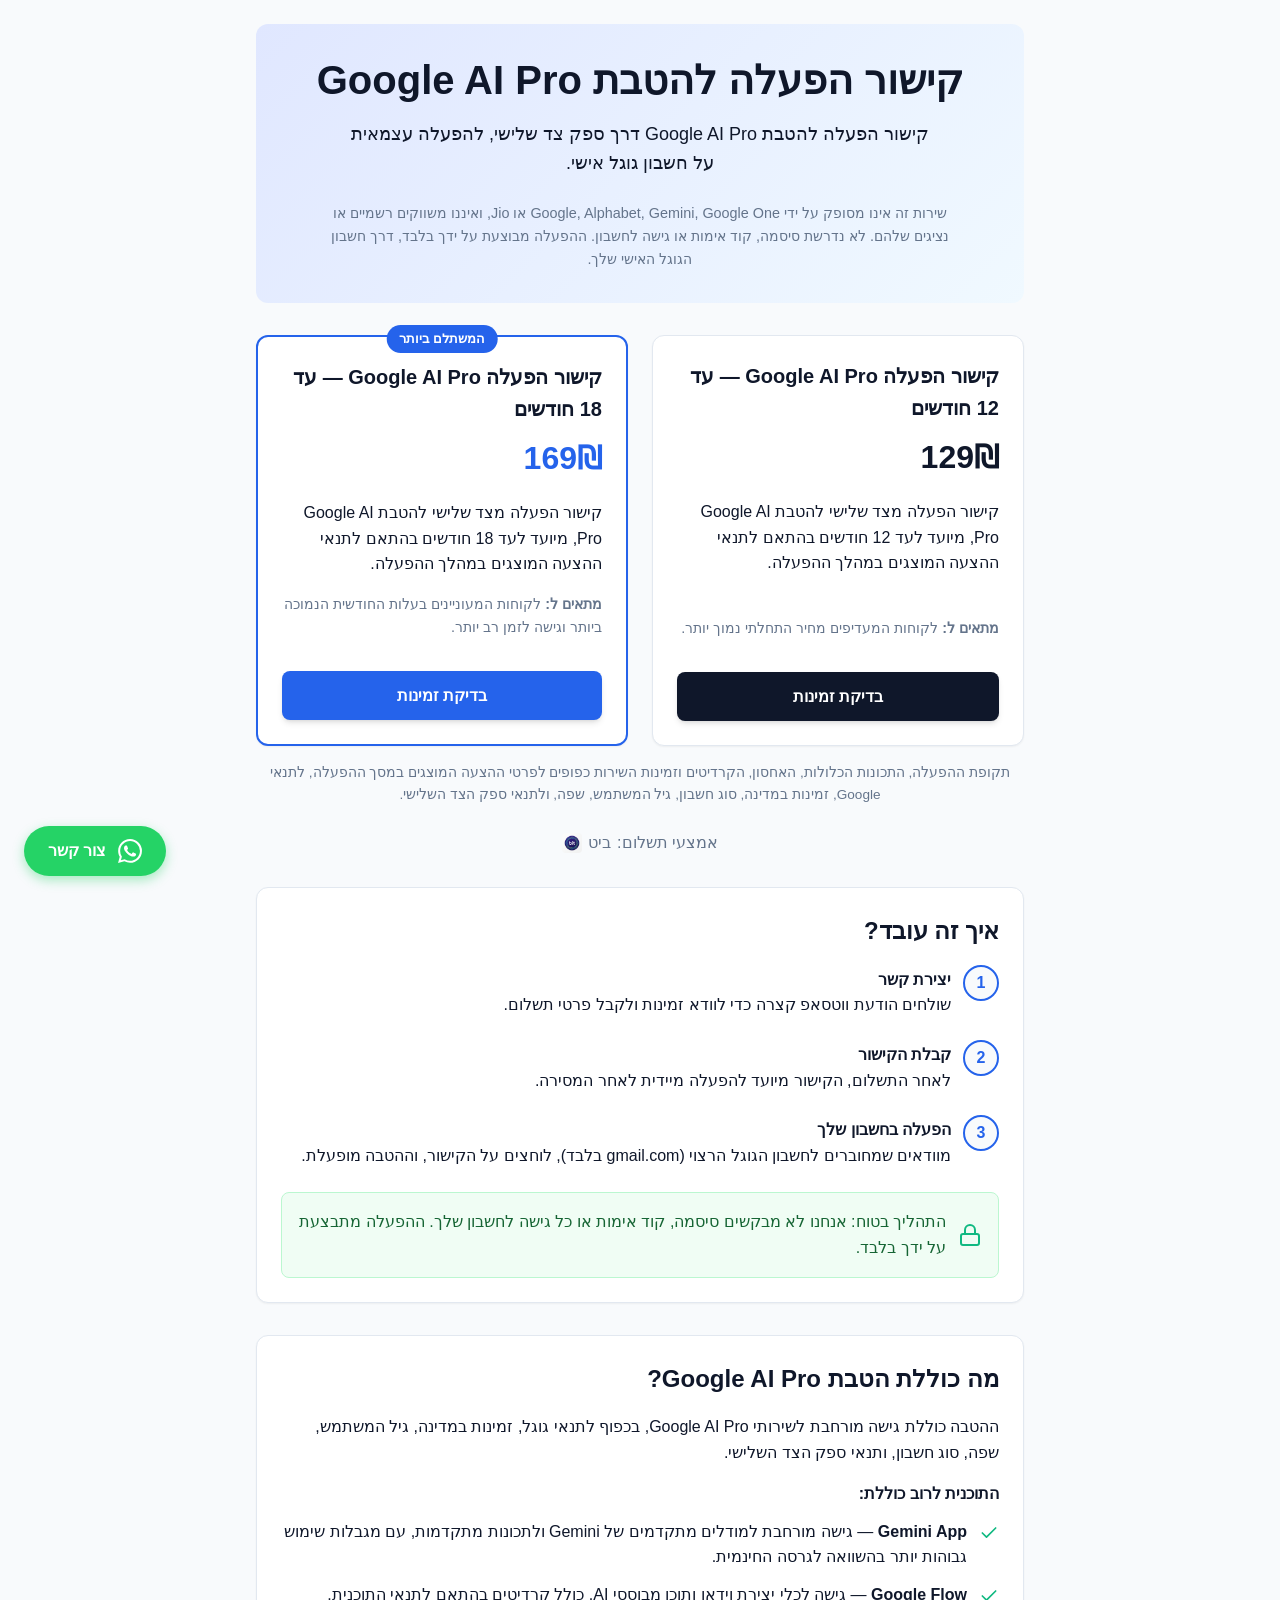
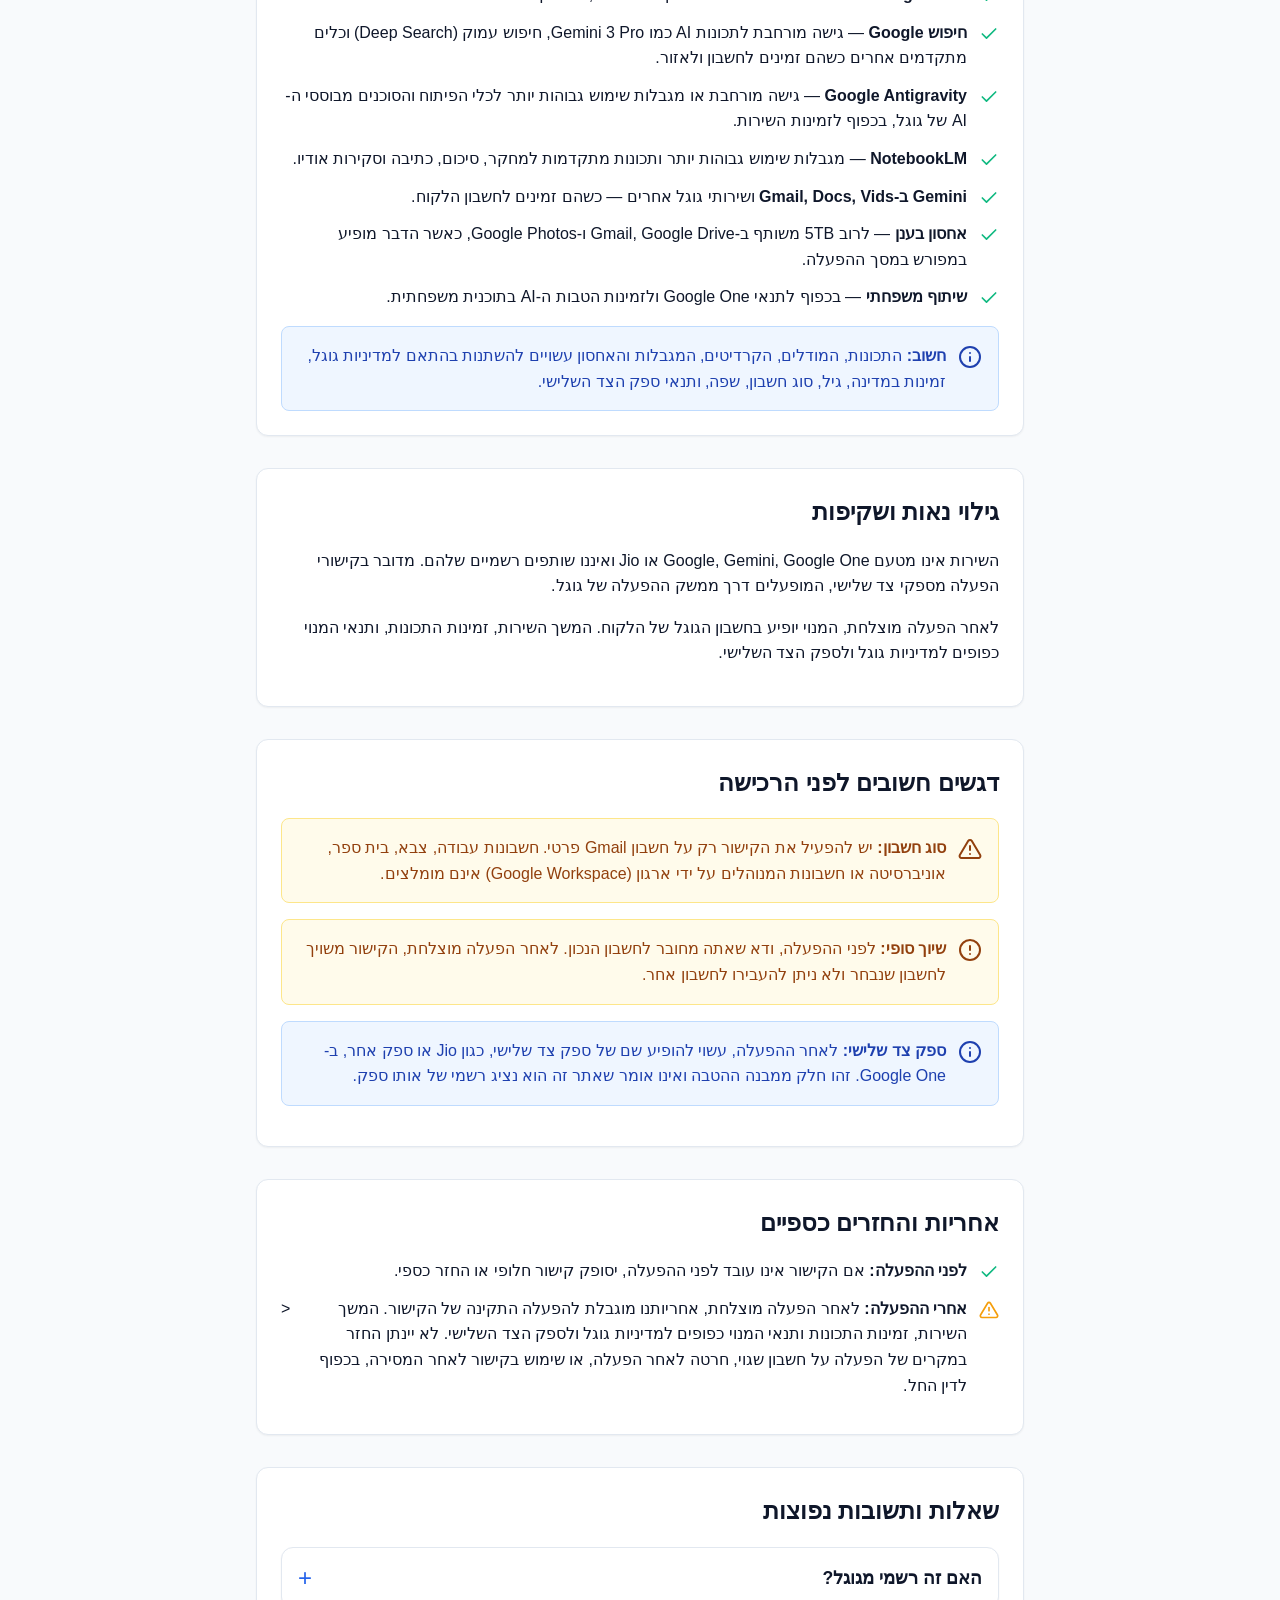
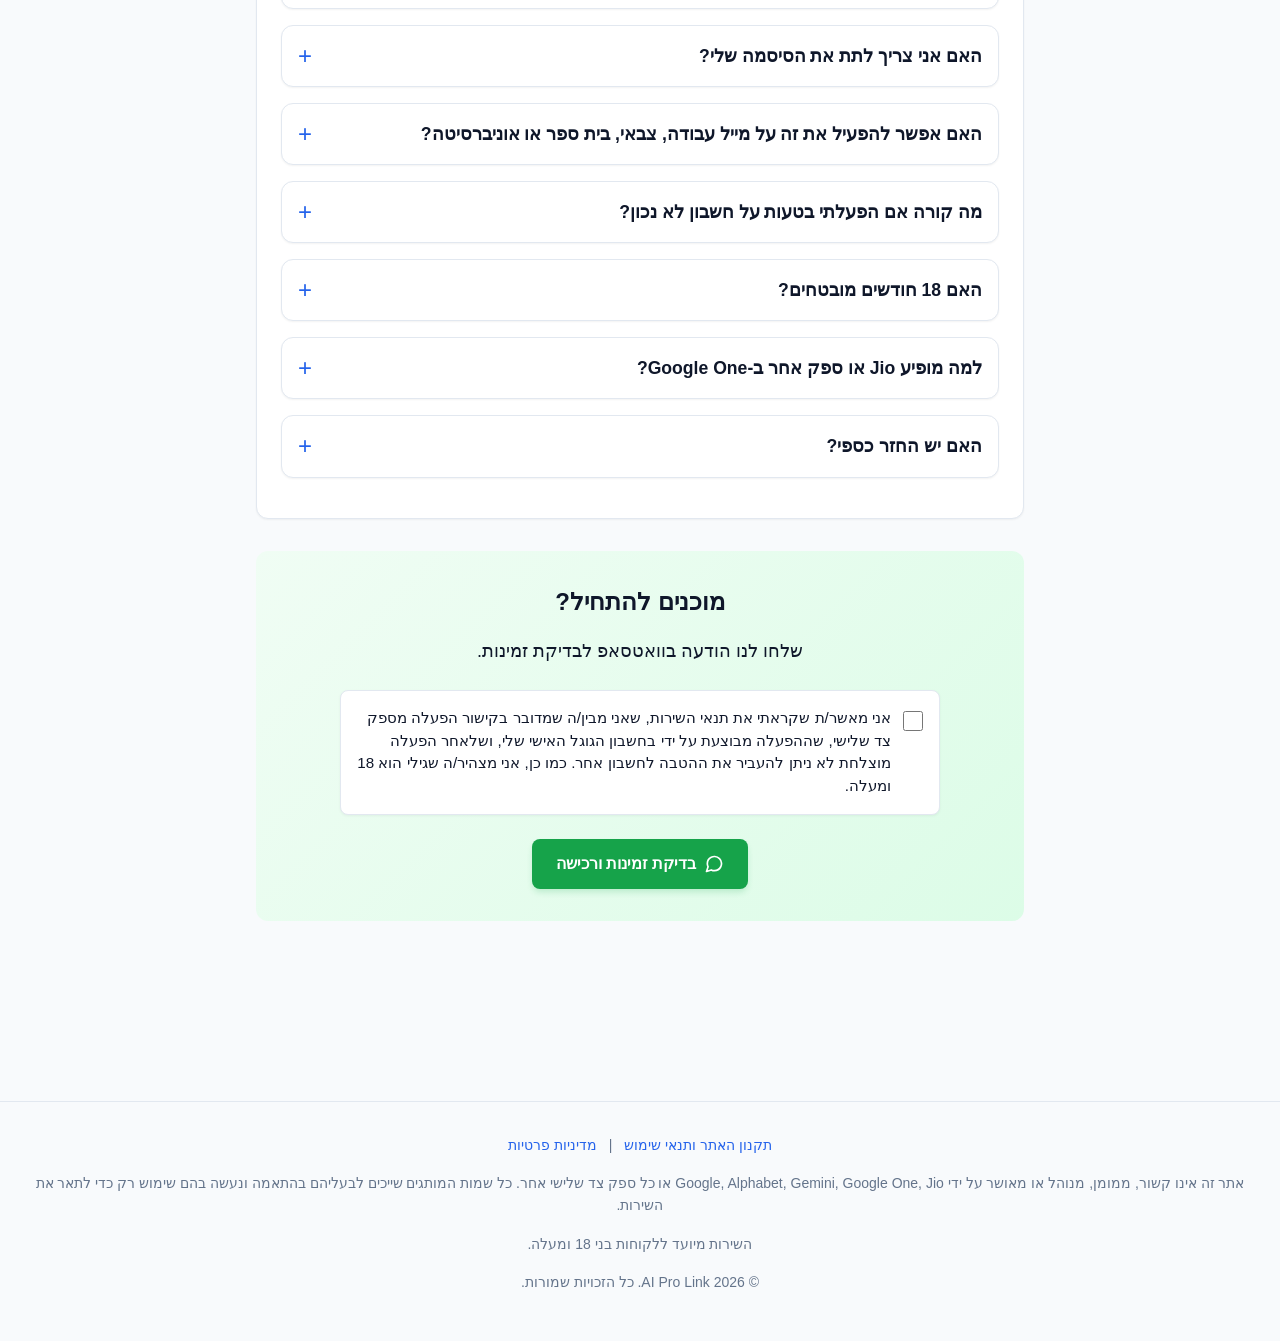
==== commit af86852e: "עדכון נוחות" ====
--- a/index.html
+++ b/index.html
@@ -1,5 +1,6 @@
 <!DOCTYPE html>
 <html lang="he" dir="rtl">
+
 <head>
     <meta charset="UTF-8">
     <meta name="viewport" content="width=device-width, initial-scale=1.0">
@@ -10,48 +11,64 @@
     <link href="https://fonts.googleapis.com/css2?family=Heebo:wght@400;500;700&display=swap" rel="stylesheet">
     <link rel="stylesheet" href="css/styles.css">
 </head>
+
 <body>
 
     <main class="container">
-        
+
         <!-- Hero Section -->
         <header class="hero">
             <h1>קישור הפעלה להטבת Google AI Pro</h1>
             <p>קישור הפעלה להטבת Google AI Pro דרך ספק צד שלישי, להפעלה עצמאית על חשבון גוגל אישי.</p>
-            <p style="font-size: 0.9rem; color: var(--text-muted); max-width: 650px; margin: 0 auto;">שירות זה אינו מסופק על ידי Google, Alphabet, Gemini, Google One או Jio, ואיננו משווקים רשמיים או נציגים שלהם. לא נדרשת סיסמה, קוד אימות או גישה לחשבון. ההפעלה מבוצעת על ידך בלבד, דרך חשבון הגוגל האישי שלך.</p>
+            <p style="font-size: 0.9rem; color: var(--text-muted); max-width: 650px; margin: 0 auto;">שירות זה אינו
+                מסופק על ידי Google, Alphabet, Gemini, Google One או Jio, ואיננו משווקים רשמיים או נציגים שלהם. לא נדרשת
+                סיסמה, קוד אימות או גישה לחשבון. ההפעלה מבוצעת על ידך בלבד, דרך חשבון הגוגל האישי שלך.</p>
         </header>
 
         <!-- Pricing Section -->
         <section class="pricing-section" style="margin-bottom: 32px;">
-            <div style="display: grid; grid-template-columns: repeat(auto-fit, minmax(280px, 1fr)); gap: 24px; margin-bottom: 16px;">
-                
+            <div
+                style="display: grid; grid-template-columns: repeat(auto-fit, minmax(280px, 1fr)); gap: 24px; margin-bottom: 16px;">
+
                 <!-- 12-Month Plan -->
                 <div class="card pricing-card" style="display: flex; flex-direction: column;">
                     <h3 style="margin-bottom: 8px;">קישור הפעלה Google AI Pro — עד 12 חודשים</h3>
                     <div class="price-display" style="margin-bottom: 16px; color: var(--text-main);">129₪</div>
-                    <p style="flex-grow: 1;">קישור הפעלה מצד שלישי להטבת Google AI Pro, מיועד לעד 12 חודשים בהתאם לתנאי ההצעה המוצגים במהלך ההפעלה.</p>
-                    <p class="text-muted" style="font-size: 0.9rem;"><strong>מתאים ל:</strong> לקוחות המעדיפים מחיר התחלתי נמוך יותר.</p>
-                    <a href="#contact" class="btn btn-primary" style="width: 100%; margin-top: 16px; background-color: var(--text-main); color: white;">בדיקת זמינות</a>
+                    <p style="flex-grow: 1;">קישור הפעלה מצד שלישי להטבת Google AI Pro, מיועד לעד 12 חודשים בהתאם לתנאי
+                        ההצעה המוצגים במהלך ההפעלה.</p>
+                    <p class="text-muted" style="font-size: 0.9rem;"><strong>מתאים ל:</strong> לקוחות המעדיפים מחיר
+                        התחלתי נמוך יותר.</p>
+                    <a href="#contact" class="btn btn-primary"
+                        style="width: 100%; margin-top: 16px; background-color: var(--text-main); color: white;">בדיקת
+                        זמינות</a>
                 </div>
 
                 <!-- 18-Month Plan -->
-                <div class="card pricing-card" style="display: flex; flex-direction: column; position: relative; border: 2px solid var(--primary);">
-                    <div style="position: absolute; top: -12px; left: 50%; transform: translateX(-50%); background-color: var(--primary); color: white; padding: 4px 12px; border-radius: 20px; font-size: 0.8rem; font-weight: bold; white-space: nowrap;">המשתלם ביותר</div>
+                <div class="card pricing-card"
+                    style="display: flex; flex-direction: column; position: relative; border: 2px solid var(--primary);">
+                    <div
+                        style="position: absolute; top: -12px; left: 50%; transform: translateX(-50%); background-color: var(--primary); color: white; padding: 4px 12px; border-radius: 20px; font-size: 0.8rem; font-weight: bold; white-space: nowrap;">
+                        המשתלם ביותר</div>
                     <h3 style="margin-bottom: 8px;">קישור הפעלה Google AI Pro — עד 18 חודשים</h3>
                     <div class="price-display" style="margin-bottom: 16px; color: var(--primary);">169₪</div>
-                    <p style="flex-grow: 1;">קישור הפעלה מצד שלישי להטבת Google AI Pro, מיועד לעד 18 חודשים בהתאם לתנאי ההצעה המוצגים במהלך ההפעלה.</p>
-                    <p class="text-muted" style="font-size: 0.9rem;"><strong>מתאים ל:</strong> לקוחות המעוניינים בעלות החודשית הנמוכה ביותר וגישה לזמן רב יותר.</p>
+                    <p style="flex-grow: 1;">קישור הפעלה מצד שלישי להטבת Google AI Pro, מיועד לעד 18 חודשים בהתאם לתנאי
+                        ההצעה המוצגים במהלך ההפעלה.</p>
+                    <p class="text-muted" style="font-size: 0.9rem;"><strong>מתאים ל:</strong> לקוחות המעוניינים בעלות
+                        החודשית הנמוכה ביותר וגישה לזמן רב יותר.</p>
                     <a href="#contact" class="btn btn-primary" style="width: 100%; margin-top: 16px;">בדיקת זמינות</a>
                 </div>
 
             </div>
-            <p class="text-muted" style="font-size: 0.85rem; text-align: center;">תקופת ההפעלה, התכונות הכלולות, האחסון, הקרדיטים וזמינות השירות כפופים לפרטי ההצעה המוצגים במסך ההפעלה, לתנאי Google, זמינות במדינה, סוג חשבון, גיל המשתמש, שפה, ולתנאי ספק הצד השלישי.</p>
-            
+            <p class="text-muted" style="font-size: 0.85rem; text-align: center;">תקופת ההפעלה, התכונות הכלולות, האחסון,
+                הקרדיטים וזמינות השירות כפופים לפרטי ההצעה המוצגים במסך ההפעלה, לתנאי Google, זמינות במדינה, סוג חשבון,
+                גיל המשתמש, שפה, ולתנאי ספק הצד השלישי.</p>
+
             <div class="text-center" style="margin-top: 24px;">
                 <div class="text-muted" style="display: flex; justify-content: center; align-items: center; gap: 6px;">
                     <span>אמצעי תשלום:</span>
                     <span data-config="paymentMethods" style="font-weight: 500;"></span>
-                    <img src="images/bit-logo.png" alt="bit" style="height: 20px; width: auto; vertical-align: middle; border-radius: 4px;">
+                    <img src="images/bit-logo.png" alt="bit"
+                        style="height: 20px; width: auto; vertical-align: middle; border-radius: 4px;">
                 </div>
             </div>
         </section>
@@ -74,77 +91,98 @@
                 </li>
             </ol>
             <div class="trust-badge">
-                <svg width="24" height="24" viewBox="0 0 24 24" fill="none" stroke="currentColor" stroke-width="2" stroke-linecap="round" stroke-linejoin="round">
+                <svg width="24" height="24" viewBox="0 0 24 24" fill="none" stroke="currentColor" stroke-width="2"
+                    stroke-linecap="round" stroke-linejoin="round">
                     <rect x="3" y="11" width="18" height="11" rx="2" ry="2"></rect>
                     <path d="M7 11V7a5 5 0 0 1 10 0v4"></path>
                 </svg>
-                <span>התהליך בטוח: אנחנו לא מבקשים סיסמה, קוד אימות או כל גישה לחשבון שלך. ההפעלה מתבצעת על ידך בלבד.</span>
+                <span>התהליך בטוח: אנחנו לא מבקשים סיסמה, קוד אימות או כל גישה לחשבון שלך. ההפעלה מתבצעת על ידך
+                    בלבד.</span>
             </div>
         </section>
 
         <!-- What is included -->
         <section class="card">
             <h2>מה כוללת הטבת Google AI Pro?</h2>
-            <p>ההטבה כוללת גישה מורחבת לשירותי Google AI Pro, בכפוף לתנאי גוגל, זמינות במדינה, גיל המשתמש, שפה, סוג חשבון, ותנאי ספק הצד השלישי.</p>
+            <p>ההטבה כוללת גישה מורחבת לשירותי Google AI Pro, בכפוף לתנאי גוגל, זמינות במדינה, גיל המשתמש, שפה, סוג
+                חשבון, ותנאי ספק הצד השלישי.</p>
             <p style="margin-top: 12px; margin-bottom: 12px;"><strong>התוכנית לרוב כוללת:</strong></p>
             <ul class="check-list">
                 <li>
-                    <svg width="20" height="20" viewBox="0 0 24 24" fill="none" stroke="currentColor" stroke-width="2" stroke-linecap="round" stroke-linejoin="round">
-                        <polyline points="20 6 9 17 4 12"></polyline>
-                    </svg>
-                    <span><strong>Gemini App</strong> — גישה מורחבת למודלים מתקדמים של Gemini ולתכונות מתקדמות, עם מגבלות שימוש גבוהות יותר בהשוואה לגרסה החינמית.</span>
-                </li>
-                <li>
-                    <svg width="20" height="20" viewBox="0 0 24 24" fill="none" stroke="currentColor" stroke-width="2" stroke-linecap="round" stroke-linejoin="round">
-                        <polyline points="20 6 9 17 4 12"></polyline>
-                    </svg>
-                    <span><strong>Google Flow</strong> — גישה לכלי יצירת וידאו ותוכן מבוססי AI, כולל קרדיטים בהתאם לתנאי התוכנית.</span>
-                </li>
-                <li>
-                    <svg width="20" height="20" viewBox="0 0 24 24" fill="none" stroke="currentColor" stroke-width="2" stroke-linecap="round" stroke-linejoin="round">
-                        <polyline points="20 6 9 17 4 12"></polyline>
-                    </svg>
-                    <span><strong>חיפוש Google</strong> — גישה מורחבת לתכונות AI כמו Gemini 3 Pro, חיפוש עמוק (Deep Search) וכלים מתקדמים אחרים כשהם זמינים לחשבון ולאזור.</span>
-                </li>
-                <li>
-                    <svg width="20" height="20" viewBox="0 0 24 24" fill="none" stroke="currentColor" stroke-width="2" stroke-linecap="round" stroke-linejoin="round">
-                        <polyline points="20 6 9 17 4 12"></polyline>
-                    </svg>
-                    <span><strong>Google Antigravity</strong> — גישה מורחבת או מגבלות שימוש גבוהות יותר לכלי הפיתוח והסוכנים מבוססי ה-AI של גוגל, בכפוף לזמינות השירות.</span>
-                </li>
-                <li>
-                    <svg width="20" height="20" viewBox="0 0 24 24" fill="none" stroke="currentColor" stroke-width="2" stroke-linecap="round" stroke-linejoin="round">
-                        <polyline points="20 6 9 17 4 12"></polyline>
-                    </svg>
-                    <span><strong>NotebookLM</strong> — מגבלות שימוש גבוהות יותר ותכונות מתקדמות למחקר, סיכום, כתיבה וסקירות אודיו.</span>
-                </li>
-                <li>
-                    <svg width="20" height="20" viewBox="0 0 24 24" fill="none" stroke="currentColor" stroke-width="2" stroke-linecap="round" stroke-linejoin="round">
-                        <polyline points="20 6 9 17 4 12"></polyline>
-                    </svg>
-                    <span><strong>Gemini ב-Gmail, Docs, Vids</strong> ושירותי גוגל אחרים — כשהם זמינים לחשבון הלקוח.</span>
-                </li>
-                <li>
-                    <svg width="20" height="20" viewBox="0 0 24 24" fill="none" stroke="currentColor" stroke-width="2" stroke-linecap="round" stroke-linejoin="round">
-                        <polyline points="20 6 9 17 4 12"></polyline>
-                    </svg>
-                    <span><strong>אחסון בענן</strong> — לרוב 5TB משותף ב-Gmail, Google Drive ו-Google Photos, כאשר הדבר מופיע במפורש במסך ההפעלה.</span>
-                </li>
-                <li>
-                    <svg width="20" height="20" viewBox="0 0 24 24" fill="none" stroke="currentColor" stroke-width="2" stroke-linecap="round" stroke-linejoin="round">
-                        <polyline points="20 6 9 17 4 12"></polyline>
-                    </svg>
-                    <span><strong>שיתוף משפחתי</strong> — בכפוף לתנאי Google One ולזמינות הטבות ה-AI בתוכנית משפחתית.</span>
+                    <svg width="20" height="20" viewBox="0 0 24 24" fill="none" stroke="currentColor" stroke-width="2"
+                        stroke-linecap="round" stroke-linejoin="round">
+                        <polyline points="20 6 9 17 4 12"></polyline>
+                    </svg>
+                    <span><strong>Gemini App</strong> — גישה מורחבת למודלים מתקדמים של Gemini ולתכונות מתקדמות, עם
+                        מגבלות שימוש גבוהות יותר בהשוואה לגרסה החינמית.</span>
+                </li>
+                <li>
+                    <svg width="20" height="20" viewBox="0 0 24 24" fill="none" stroke="currentColor" stroke-width="2"
+                        stroke-linecap="round" stroke-linejoin="round">
+                        <polyline points="20 6 9 17 4 12"></polyline>
+                    </svg>
+                    <span><strong>Google Flow</strong> — גישה לכלי יצירת וידאו ותוכן מבוססי AI, כולל קרדיטים בהתאם לתנאי
+                        התוכנית.</span>
+                </li>
+                <li>
+                    <svg width="20" height="20" viewBox="0 0 24 24" fill="none" stroke="currentColor" stroke-width="2"
+                        stroke-linecap="round" stroke-linejoin="round">
+                        <polyline points="20 6 9 17 4 12"></polyline>
+                    </svg>
+                    <span><strong>חיפוש Google</strong> — גישה מורחבת לתכונות AI כמו Gemini 3 Pro, חיפוש עמוק (Deep
+                        Search) וכלים מתקדמים אחרים כשהם זמינים לחשבון ולאזור.</span>
+                </li>
+                <li>
+                    <svg width="20" height="20" viewBox="0 0 24 24" fill="none" stroke="currentColor" stroke-width="2"
+                        stroke-linecap="round" stroke-linejoin="round">
+                        <polyline points="20 6 9 17 4 12"></polyline>
+                    </svg>
+                    <span><strong>Google Antigravity</strong> — גישה מורחבת או מגבלות שימוש גבוהות יותר לכלי הפיתוח
+                        והסוכנים מבוססי ה-AI של גוגל, בכפוף לזמינות השירות.</span>
+                </li>
+                <li>
+                    <svg width="20" height="20" viewBox="0 0 24 24" fill="none" stroke="currentColor" stroke-width="2"
+                        stroke-linecap="round" stroke-linejoin="round">
+                        <polyline points="20 6 9 17 4 12"></polyline>
+                    </svg>
+                    <span><strong>NotebookLM</strong> — מגבלות שימוש גבוהות יותר ותכונות מתקדמות למחקר, סיכום, כתיבה
+                        וסקירות אודיו.</span>
+                </li>
+                <li>
+                    <svg width="20" height="20" viewBox="0 0 24 24" fill="none" stroke="currentColor" stroke-width="2"
+                        stroke-linecap="round" stroke-linejoin="round">
+                        <polyline points="20 6 9 17 4 12"></polyline>
+                    </svg>
+                    <span><strong>Gemini ב-Gmail, Docs, Vids</strong> ושירותי גוגל אחרים — כשהם זמינים לחשבון
+                        הלקוח.</span>
+                </li>
+                <li>
+                    <svg width="20" height="20" viewBox="0 0 24 24" fill="none" stroke="currentColor" stroke-width="2"
+                        stroke-linecap="round" stroke-linejoin="round">
+                        <polyline points="20 6 9 17 4 12"></polyline>
+                    </svg>
+                    <span><strong>אחסון בענן</strong> — לרוב 5TB משותף ב-Gmail, Google Drive ו-Google Photos, כאשר הדבר
+                        מופיע במפורש במסך ההפעלה.</span>
+                </li>
+                <li>
+                    <svg width="20" height="20" viewBox="0 0 24 24" fill="none" stroke="currentColor" stroke-width="2"
+                        stroke-linecap="round" stroke-linejoin="round">
+                        <polyline points="20 6 9 17 4 12"></polyline>
+                    </svg>
+                    <span><strong>שיתוף משפחתי</strong> — בכפוף לתנאי Google One ולזמינות הטבות ה-AI בתוכנית
+                        משפחתית.</span>
                 </li>
             </ul>
             <div class="alert alert-info" style="margin-top: 16px; margin-bottom: 0;">
-                <svg width="24" height="24" viewBox="0 0 24 24" fill="none" stroke="currentColor" stroke-width="2" stroke-linecap="round" stroke-linejoin="round">
+                <svg width="24" height="24" viewBox="0 0 24 24" fill="none" stroke="currentColor" stroke-width="2"
+                    stroke-linecap="round" stroke-linejoin="round">
                     <circle cx="12" cy="12" r="10"></circle>
                     <line x1="12" y1="16" x2="12" y2="12"></line>
                     <line x1="12" y1="8" x2="12.01" y2="8"></line>
                 </svg>
                 <div>
-                    <strong>חשוב:</strong> התכונות, המודלים, הקרדיטים, המגבלות והאחסון עשויים להשתנות בהתאם למדיניות גוגל, זמינות במדינה, גיל, סוג חשבון, שפה, ותנאי ספק הצד השלישי.
+                    <strong>חשוב:</strong> התכונות, המודלים, הקרדיטים, המגבלות והאחסון עשויים להשתנות בהתאם למדיניות
+                    גוגל, זמינות במדינה, גיל, סוג חשבון, שפה, ותנאי ספק הצד השלישי.
                 </div>
             </div>
         </section>
@@ -152,44 +190,53 @@
         <!-- Transparency Section -->
         <section class="card">
             <h2>גילוי נאות ושקיפות</h2>
-            <p>השירות אינו מטעם Google, Gemini, Google One או Jio ואיננו שותפים רשמיים שלהם. מדובר בקישורי הפעלה מספקי צד שלישי, המופעלים דרך ממשק ההפעלה של גוגל.</p>
-            <p>לאחר הפעלה מוצלחת, המנוי יופיע בחשבון הגוגל של הלקוח. המשך השירות, זמינות התכונות, ותנאי המנוי כפופים למדיניות גוגל ולספק הצד השלישי.</p>
+            <p>השירות אינו מטעם Google, Gemini, Google One או Jio ואיננו שותפים רשמיים שלהם. מדובר בקישורי הפעלה מספקי
+                צד שלישי, המופעלים דרך ממשק ההפעלה של גוגל.</p>
+            <p>לאחר הפעלה מוצלחת, המנוי יופיע בחשבון הגוגל של הלקוח. המשך השירות, זמינות התכונות, ותנאי המנוי כפופים
+                למדיניות גוגל ולספק הצד השלישי.</p>
         </section>
 
         <!-- Important Warnings -->
         <section class="card">
             <h2>דגשים חשובים לפני הרכישה</h2>
-            
+
             <div class="alert alert-warning">
-                <svg width="24" height="24" viewBox="0 0 24 24" fill="none" stroke="currentColor" stroke-width="2" stroke-linecap="round" stroke-linejoin="round">
-                    <path d="M10.29 3.86L1.82 18a2 2 0 0 0 1.71 3h16.94a2 2 0 0 0 1.71-3L13.71 3.86a2 2 0 0 0-3.42 0z"></path>
+                <svg width="24" height="24" viewBox="0 0 24 24" fill="none" stroke="currentColor" stroke-width="2"
+                    stroke-linecap="round" stroke-linejoin="round">
+                    <path d="M10.29 3.86L1.82 18a2 2 0 0 0 1.71 3h16.94a2 2 0 0 0 1.71-3L13.71 3.86a2 2 0 0 0-3.42 0z">
+                    </path>
                     <line x1="12" y1="9" x2="12" y2="13"></line>
                     <line x1="12" y1="17" x2="12.01" y2="17"></line>
                 </svg>
                 <div>
-                    <strong>סוג חשבון:</strong> יש להפעיל את הקישור רק על חשבון Gmail פרטי. חשבונות עבודה, צבא, בית ספר, אוניברסיטה או חשבונות המנוהלים על ידי ארגון (Google Workspace) אינם מומלצים.
+                    <strong>סוג חשבון:</strong> יש להפעיל את הקישור רק על חשבון Gmail פרטי. חשבונות עבודה, צבא, בית ספר,
+                    אוניברסיטה או חשבונות המנוהלים על ידי ארגון (Google Workspace) אינם מומלצים.
                 </div>
             </div>
 
             <div class="alert alert-warning">
-                <svg width="24" height="24" viewBox="0 0 24 24" fill="none" stroke="currentColor" stroke-width="2" stroke-linecap="round" stroke-linejoin="round">
+                <svg width="24" height="24" viewBox="0 0 24 24" fill="none" stroke="currentColor" stroke-width="2"
+                    stroke-linecap="round" stroke-linejoin="round">
                     <circle cx="12" cy="12" r="10"></circle>
                     <line x1="12" y1="8" x2="12" y2="12"></line>
                     <line x1="12" y1="16" x2="12.01" y2="16"></line>
                 </svg>
                 <div>
-                    <strong>שיוך סופי:</strong> לפני ההפעלה, ודא שאתה מחובר לחשבון הנכון. לאחר הפעלה מוצלחת, הקישור משויך לחשבון שנבחר ולא ניתן להעבירו לחשבון אחר.
-                </div>
-            </div>
-            
+                    <strong>שיוך סופי:</strong> לפני ההפעלה, ודא שאתה מחובר לחשבון הנכון. לאחר הפעלה מוצלחת, הקישור
+                    משויך לחשבון שנבחר ולא ניתן להעבירו לחשבון אחר.
+                </div>
+            </div>
+
             <div class="alert alert-info">
-                <svg width="24" height="24" viewBox="0 0 24 24" fill="none" stroke="currentColor" stroke-width="2" stroke-linecap="round" stroke-linejoin="round">
+                <svg width="24" height="24" viewBox="0 0 24 24" fill="none" stroke="currentColor" stroke-width="2"
+                    stroke-linecap="round" stroke-linejoin="round">
                     <circle cx="12" cy="12" r="10"></circle>
                     <line x1="12" y1="16" x2="12" y2="12"></line>
                     <line x1="12" y1="8" x2="12.01" y2="8"></line>
                 </svg>
                 <div>
-                    <strong>ספק צד שלישי:</strong> לאחר ההפעלה, עשוי להופיע שם של ספק צד שלישי, כגון Jio או ספק אחר, ב-Google One. זהו חלק ממבנה ההטבה ואינו אומר שאתר זה הוא נציג רשמי של אותו ספק.
+                    <strong>ספק צד שלישי:</strong> לאחר ההפעלה, עשוי להופיע שם של ספק צד שלישי, כגון Jio או ספק אחר,
+                    ב-Google One. זהו חלק ממבנה ההטבה ואינו אומר שאתר זה הוא נציג רשמי של אותו ספק.
                 </div>
             </div>
         </section>
@@ -199,20 +246,26 @@
             <h2>אחריות והחזרים כספיים</h2>
             <ul class="check-list">
                 <li>
-                    <svg width="20" height="20" viewBox="0 0 24 24" fill="none" stroke="currentColor" stroke-width="2" stroke-linecap="round" stroke-linejoin="round">
-                        <polyline points="20 6 9 17 4 12"></polyline>
-                    </svg>
-                    <span><strong>לפני ההפעלה:</strong> אם הקישור אינו עובד לפני ההפעלה, יסופק קישור חלופי או החזר כספי.</span>
-                </li>
-                <li>
-                    <svg width="20" height="20" viewBox="0 0 24 24" fill="none" stroke="currentColor" stroke-width="2" stroke-linecap="round" stroke-linejoin="round" style="color: var(--warning)">
-                        <path d="M10.29 3.86L1.82 18a2 2 0 0 0 1.71 3h16.94a2 2 0 0 0 1.71-3L13.71 3.86a2 2 0 0 0-3.42 0z"></path>
+                    <svg width="20" height="20" viewBox="0 0 24 24" fill="none" stroke="currentColor" stroke-width="2"
+                        stroke-linecap="round" stroke-linejoin="round">
+                        <polyline points="20 6 9 17 4 12"></polyline>
+                    </svg>
+                    <span><strong>לפני ההפעלה:</strong> אם הקישור אינו עובד לפני ההפעלה, יסופק קישור חלופי או החזר
+                        כספי.</span>
+                </li>
+                <li>
+                    <svg width="20" height="20" viewBox="0 0 24 24" fill="none" stroke="currentColor" stroke-width="2"
+                        stroke-linecap="round" stroke-linejoin="round" style="color: var(--warning)">
+                        <path
+                            d="M10.29 3.86L1.82 18a2 2 0 0 0 1.71 3h16.94a2 2 0 0 0 1.71-3L13.71 3.86a2 2 0 0 0-3.42 0z">
+                        </path>
                         <line x1="12" y1="9" x2="12" y2="13"></line>
                         <line x1="12" y1="17" x2="12.01" y2="17"></line>
                     </svg>
-                    <span><strong>אחרי ההפעלה:</strong> לאחר הפעלה מוצלחת, אחריותנו מוגבלת להפעלה התקינה של הקישור. המשך השירות, זמינות התכונות ותנאי המנוי כפופים למדיניות גוגל ולספק הצד השלישי. לא יינתן החזר במקרים של הפעלה על חשבון שגוי, חרטה לאחר הפעלה, או שימוש בקישור לאחר המסירה, בכפוף לדין החל.</span>
-                </li>
-            </ul>
+                    <span><strong>אחרי ההפעלה:</strong> לאחר הפעלה מוצלחת, אחריותנו מוגבלת להפעלה התקינה של הקישור. המשך
+                        השירות, זמינות התכונות ותנאי המנוי כפופים למדיניות גוגל ולספק הצד השלישי. לא יינתן החזר במקרים
+                        של הפעלה על חשבון שגוי, חרטה לאחר הפעלה, או שימוש בקישור לאחר המסירה, בכפוף לדין החל.</span>
+                    < </ul>
         </section>
 
         <!-- FAQ -->
@@ -227,17 +280,25 @@
         <section class="hero" id="contact" style="background: linear-gradient(135deg, #f0fdf4 0%, #dcfce7 100%);">
             <h2>מוכנים להתחיל?</h2>
             <p>שלחו לנו הודעה בוואטסאפ לבדיקת זמינות.</p>
-            
-            <div style="background-color: white; padding: 16px; border-radius: 8px; border: 1px solid var(--border-color); margin-bottom: 24px; text-align: right; max-width: 600px; margin-left: auto; margin-right: auto; box-shadow: 0 1px 3px rgba(0,0,0,0.05);">
+
+            <div
+                style="background-color: white; padding: 16px; border-radius: 8px; border: 1px solid var(--border-color); margin-bottom: 24px; text-align: right; max-width: 600px; margin-left: auto; margin-right: auto; box-shadow: 0 1px 3px rgba(0,0,0,0.05);">
                 <label style="display: flex; align-items: flex-start; gap: 12px; cursor: pointer;">
-                    <input type="checkbox" id="terms-checkbox" style="margin-top: 4px; width: 20px; height: 20px; flex-shrink: 0; accent-color: var(--primary);">
-                    <span style="font-size: 0.95rem; line-height: 1.5;">אני מאשר/ת שקראתי את תנאי השירות, שאני מבין/ה שמדובר בקישור הפעלה מספק צד שלישי, שההפעלה מבוצעת על ידי בחשבון הגוגל האישי שלי, ושלאחר הפעלה מוצלחת לא ניתן להעביר את ההטבה לחשבון אחר. כמו כן, אני מצהיר/ה שגילי הוא 18 ומעלה.</span>
+                    <input type="checkbox" id="terms-checkbox"
+                        style="margin-top: 4px; width: 20px; height: 20px; flex-shrink: 0; accent-color: var(--primary);">
+                    <span style="font-size: 0.95rem; line-height: 1.5;">אני מאשר/ת שקראתי את תנאי השירות, שאני מבין/ה
+                        שמדובר בקישור הפעלה מספק צד שלישי, שההפעלה מבוצעת על ידי בחשבון הגוגל האישי שלי, ושלאחר הפעלה
+                        מוצלחת לא ניתן להעביר את ההטבה לחשבון אחר. כמו כן, אני מצהיר/ה שגילי הוא 18 ומעלה.</span>
                 </label>
             </div>
 
-            <a href="#" class="btn btn-primary whatsapp-link" style="background-color: #16a34a; box-shadow: 0 4px 6px -1px rgba(22, 163, 74, 0.2);">
-                <svg width="20" height="20" viewBox="0 0 24 24" fill="none" stroke="currentColor" stroke-width="2" stroke-linecap="round" stroke-linejoin="round">
-                    <path d="M21 11.5a8.38 8.38 0 0 1-.9 3.8 8.5 8.5 0 0 1-7.6 4.7 8.38 8.38 0 0 1-3.8-.9L3 21l1.9-5.7a8.38 8.38 0 0 1-.9-3.8 8.5 8.5 0 0 1 4.7-7.6 8.38 8.38 0 0 1 3.8-.9h.5a8.48 8.48 0 0 1 8 8v.5z"></path>
+            <a href="#" class="btn btn-primary whatsapp-link"
+                style="background-color: #16a34a; box-shadow: 0 4px 6px -1px rgba(22, 163, 74, 0.2);">
+                <svg width="20" height="20" viewBox="0 0 24 24" fill="none" stroke="currentColor" stroke-width="2"
+                    stroke-linecap="round" stroke-linejoin="round">
+                    <path
+                        d="M21 11.5a8.38 8.38 0 0 1-.9 3.8 8.5 8.5 0 0 1-7.6 4.7 8.38 8.38 0 0 1-3.8-.9L3 21l1.9-5.7a8.38 8.38 0 0 1-.9-3.8 8.5 8.5 0 0 1 4.7-7.6 8.38 8.38 0 0 1 3.8-.9h.5a8.48 8.48 0 0 1 8 8v.5z">
+                    </path>
                 </svg>
                 בדיקת זמינות ורכישה
             </a>
@@ -248,7 +309,8 @@
     <!-- Sticky WhatsApp CTA for mobile -->
     <a href="#" class="sticky-whatsapp whatsapp-link" aria-label="יצירת קשר בוואטסאפ">
         <svg width="24" height="24" viewBox="0 0 24 24" fill="currentColor">
-            <path d="M17.472 14.382c-.297-.149-1.758-.867-2.03-.967-.273-.099-.471-.148-.67.15-.197.297-.767.966-.94 1.164-.173.199-.347.223-.644.075-.297-.15-1.255-.463-2.39-1.475-.883-.788-1.48-1.761-1.653-2.059-.173-.297-.018-.458.13-.606.134-.133.298-.347.446-.52.149-.174.198-.298.298-.497.099-.198.05-.371-.025-.52-.075-.149-.669-1.612-.916-2.207-.242-.579-.487-.5-.669-.51a12.8 12.8 0 0 0-.57-.01c-.198 0-.52.074-.792.372-.272.297-1.04 1.016-1.04 2.479 0 1.462 1.065 2.875 1.213 3.074.149.198 2.096 3.2 5.077 4.487.709.306 1.262.489 1.694.625.712.227 1.36.195 1.871.118.571-.085 1.758-.719 2.006-1.413.248-.694.248-1.289.173-1.413-.074-.124-.272-.198-.57-.347m-5.421 7.403h-.004a9.87 9.87 0 0 1-5.031-1.378l-.361-.214-3.741.982.998-3.648-.235-.374a9.86 9.86 0 0 1-1.51-5.26c.001-5.45 4.436-9.884 9.888-9.884 2.64 0 5.122 1.03 6.988 2.898a9.825 9.825 0 0 1 2.893 6.994c-.003 5.45-4.437 9.884-9.885 9.884m8.413-18.297A11.815 11.815 0 0 0 12.05 0C5.495 0 .16 5.335.157 11.892c0 2.096.547 4.142 1.588 5.945L.057 24l6.305-1.654a11.882 11.882 0 0 0 5.683 1.448h.005c6.554 0 11.89-5.335 11.893-11.893a11.821 11.821 0 0 0-3.48-8.413Z"/>
+            <path
+                d="M17.472 14.382c-.297-.149-1.758-.867-2.03-.967-.273-.099-.471-.148-.67.15-.197.297-.767.966-.94 1.164-.173.199-.347.223-.644.075-.297-.15-1.255-.463-2.39-1.475-.883-.788-1.48-1.761-1.653-2.059-.173-.297-.018-.458.13-.606.134-.133.298-.347.446-.52.149-.174.198-.298.298-.497.099-.198.05-.371-.025-.52-.075-.149-.669-1.612-.916-2.207-.242-.579-.487-.5-.669-.51a12.8 12.8 0 0 0-.57-.01c-.198 0-.52.074-.792.372-.272.297-1.04 1.016-1.04 2.479 0 1.462 1.065 2.875 1.213 3.074.149.198 2.096 3.2 5.077 4.487.709.306 1.262.489 1.694.625.712.227 1.36.195 1.871.118.571-.085 1.758-.719 2.006-1.413.248-.694.248-1.289.173-1.413-.074-.124-.272-.198-.57-.347m-5.421 7.403h-.004a9.87 9.87 0 0 1-5.031-1.378l-.361-.214-3.741.982.998-3.648-.235-.374a9.86 9.86 0 0 1-1.51-5.26c.001-5.45 4.436-9.884 9.888-9.884 2.64 0 5.122 1.03 6.988 2.898a9.825 9.825 0 0 1 2.893 6.994c-.003 5.45-4.437 9.884-9.885 9.884m8.413-18.297A11.815 11.815 0 0 0 12.05 0C5.495 0 .16 5.335.157 11.892c0 2.096.547 4.142 1.588 5.945L.057 24l6.305-1.654a11.882 11.882 0 0 0 5.683 1.448h.005c6.554 0 11.89-5.335 11.893-11.893a11.821 11.821 0 0 0-3.48-8.413Z" />
         </svg>
         צור קשר
     </a>
@@ -259,7 +321,8 @@
             <span>|</span>
             <a href="privacy.html">מדיניות פרטיות</a>
         </div>
-        <p>אתר זה אינו קשור, ממומן, מנוהל או מאושר על ידי Google, Alphabet, Gemini, Google One, Jio או כל ספק צד שלישי אחר. כל שמות המותגים שייכים לבעליהם בהתאמה ונעשה בהם שימוש רק כדי לתאר את השירות.</p>
+        <p>אתר זה אינו קשור, ממומן, מנוהל או מאושר על ידי Google, Alphabet, Gemini, Google One, Jio או כל ספק צד שלישי
+            אחר. כל שמות המותגים שייכים לבעליהם בהתאמה ונעשה בהם שימוש רק כדי לתאר את השירות.</p>
         <p style="margin-top: 8px;">השירות מיועד ללקוחות בני 18 ומעלה.</p>
         <p style="margin-top: 16px;">&copy; 2026 <span data-config="siteName"></span>. כל הזכויות שמורות.</p>
     </footer>
@@ -268,4 +331,5 @@
     <script src="js/faq-data.js"></script>
     <script src="js/app.js"></script>
 </body>
-</html>
+
+</html>
--- a/css/styles.css
+++ b/css/styles.css
@@ -266,43 +266,109 @@
     color: #1e40af;
 }
 
-/* FAQ Accordion */
-.faq-item {
+/* Accordions & Grids */
+details.premium-accordion {
+    background: var(--bg-card);
+    border: 1px solid var(--border-color);
+    border-radius: var(--border-radius);
+    padding: 16px;
+    margin-bottom: 16px;
+    box-shadow: var(--shadow-sm);
+    transition: all 0.2s ease;
+}
+
+details.premium-accordion[open] {
+    box-shadow: var(--shadow-md);
+    border-color: #cbd5e1;
+}
+
+details.premium-accordion summary {
+    font-weight: 700;
+    font-size: 1.1rem;
+    cursor: pointer;
+    list-style: none;
+    position: relative;
+    padding-left: 28px; /* RTL - icon on left */
+    color: var(--text-main);
+    outline: none;
+    user-select: none;
+}
+
+details.premium-accordion summary::-webkit-details-marker {
+    display: none;
+}
+
+details.premium-accordion summary::after {
+    content: "+";
+    position: absolute;
+    left: 0;
+    top: 50%;
+    transform: translateY(-50%);
+    font-size: 1.5rem;
+    font-weight: 400;
+    color: var(--primary);
+    transition: transform 0.2s ease;
+}
+
+details.premium-accordion[open] summary::after {
+    content: "−";
+    transform: translateY(-50%) rotate(180deg);
+}
+
+details.premium-accordion[open] summary {
+    margin-bottom: 16px;
     border-bottom: 1px solid var(--border-color);
-}
-
-.faq-item:last-child {
-    border-bottom: none;
-}
-
-.faq-question {
-    display: flex;
-    justify-content: space-between;
-    align-items: center;
-    padding: 16px 0;
-    cursor: pointer;
-    font-weight: 700;
-    user-select: none;
-}
-
-.faq-question svg {
-    transition: transform 0.2s ease;
+    padding-bottom: 12px;
+}
+
+.details-content {
+    color: var(--text-muted);
+    line-height: 1.6;
+}
+
+.details-content p {
+    margin-bottom: 12px;
+}
+.details-content p:last-child {
+    margin-bottom: 0;
+}
+
+/* Grids */
+.grid-2 {
+    display: grid;
+    grid-template-columns: repeat(auto-fit, minmax(280px, 1fr));
+    gap: 24px;
+}
+
+.grid-3 {
+    display: grid;
+    grid-template-columns: repeat(auto-fit, minmax(220px, 1fr));
+    gap: 20px;
+}
+
+.trust-badges-hero {
+    display: flex;
+    flex-wrap: wrap;
+    justify-content: center;
+    gap: 12px;
+    margin-top: 16px;
+    margin-bottom: 32px;
+}
+
+.trust-badge-pill {
+    background-color: #dbeafe;
+    color: #1e40af;
+    padding: 6px 14px;
+    border-radius: 20px;
+    font-size: 0.85rem;
+    font-weight: 500;
+    display: flex;
+    align-items: center;
+    gap: 6px;
+}
+
+.trust-badge-pill svg {
     flex-shrink: 0;
-}
-
-.faq-answer {
-    max-height: 0;
-    overflow: hidden;
-    transition: max-height 0.3s ease;
-}
-
-.faq-answer p {
-    padding-bottom: 16px;
-    color: var(--text-muted);
-}
-
-.faq-item.open .faq-question svg {
-    transform: rotate(180deg);
 }
 
 /* Sticky WhatsApp CTA */
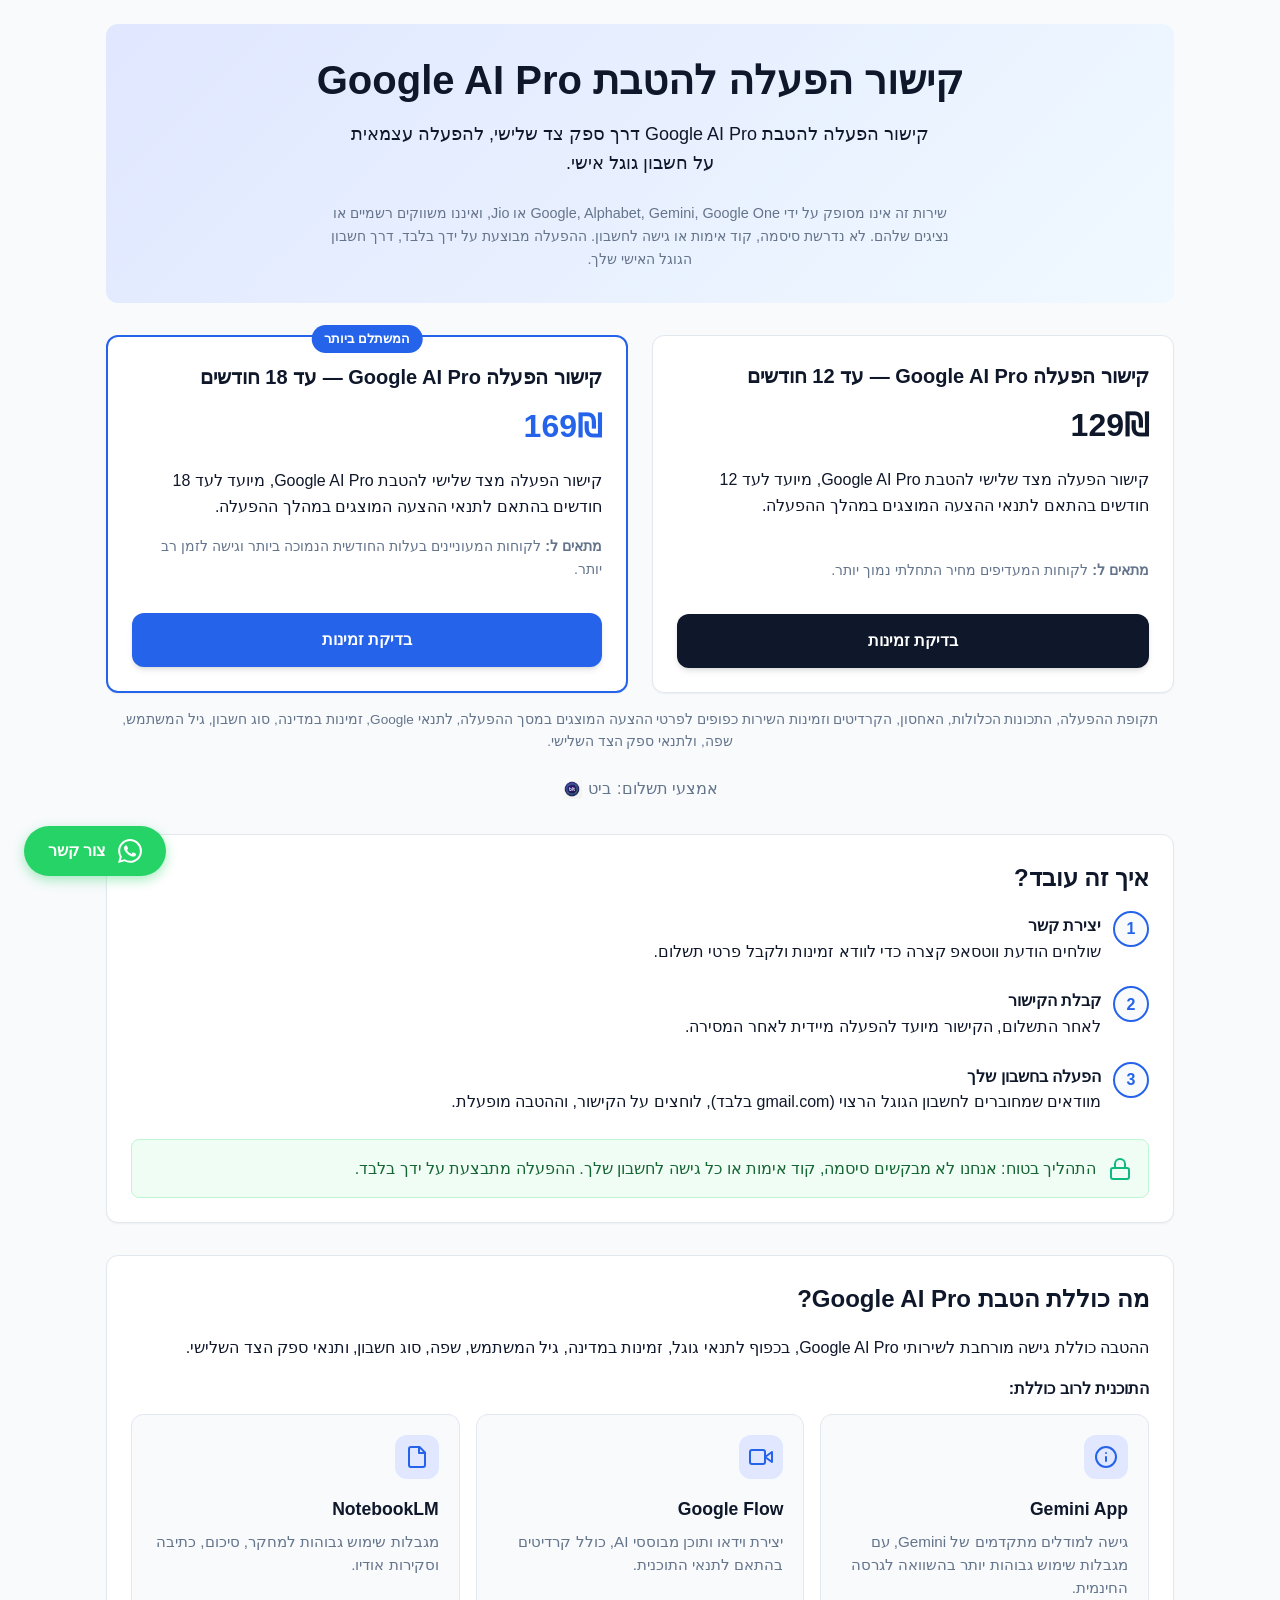
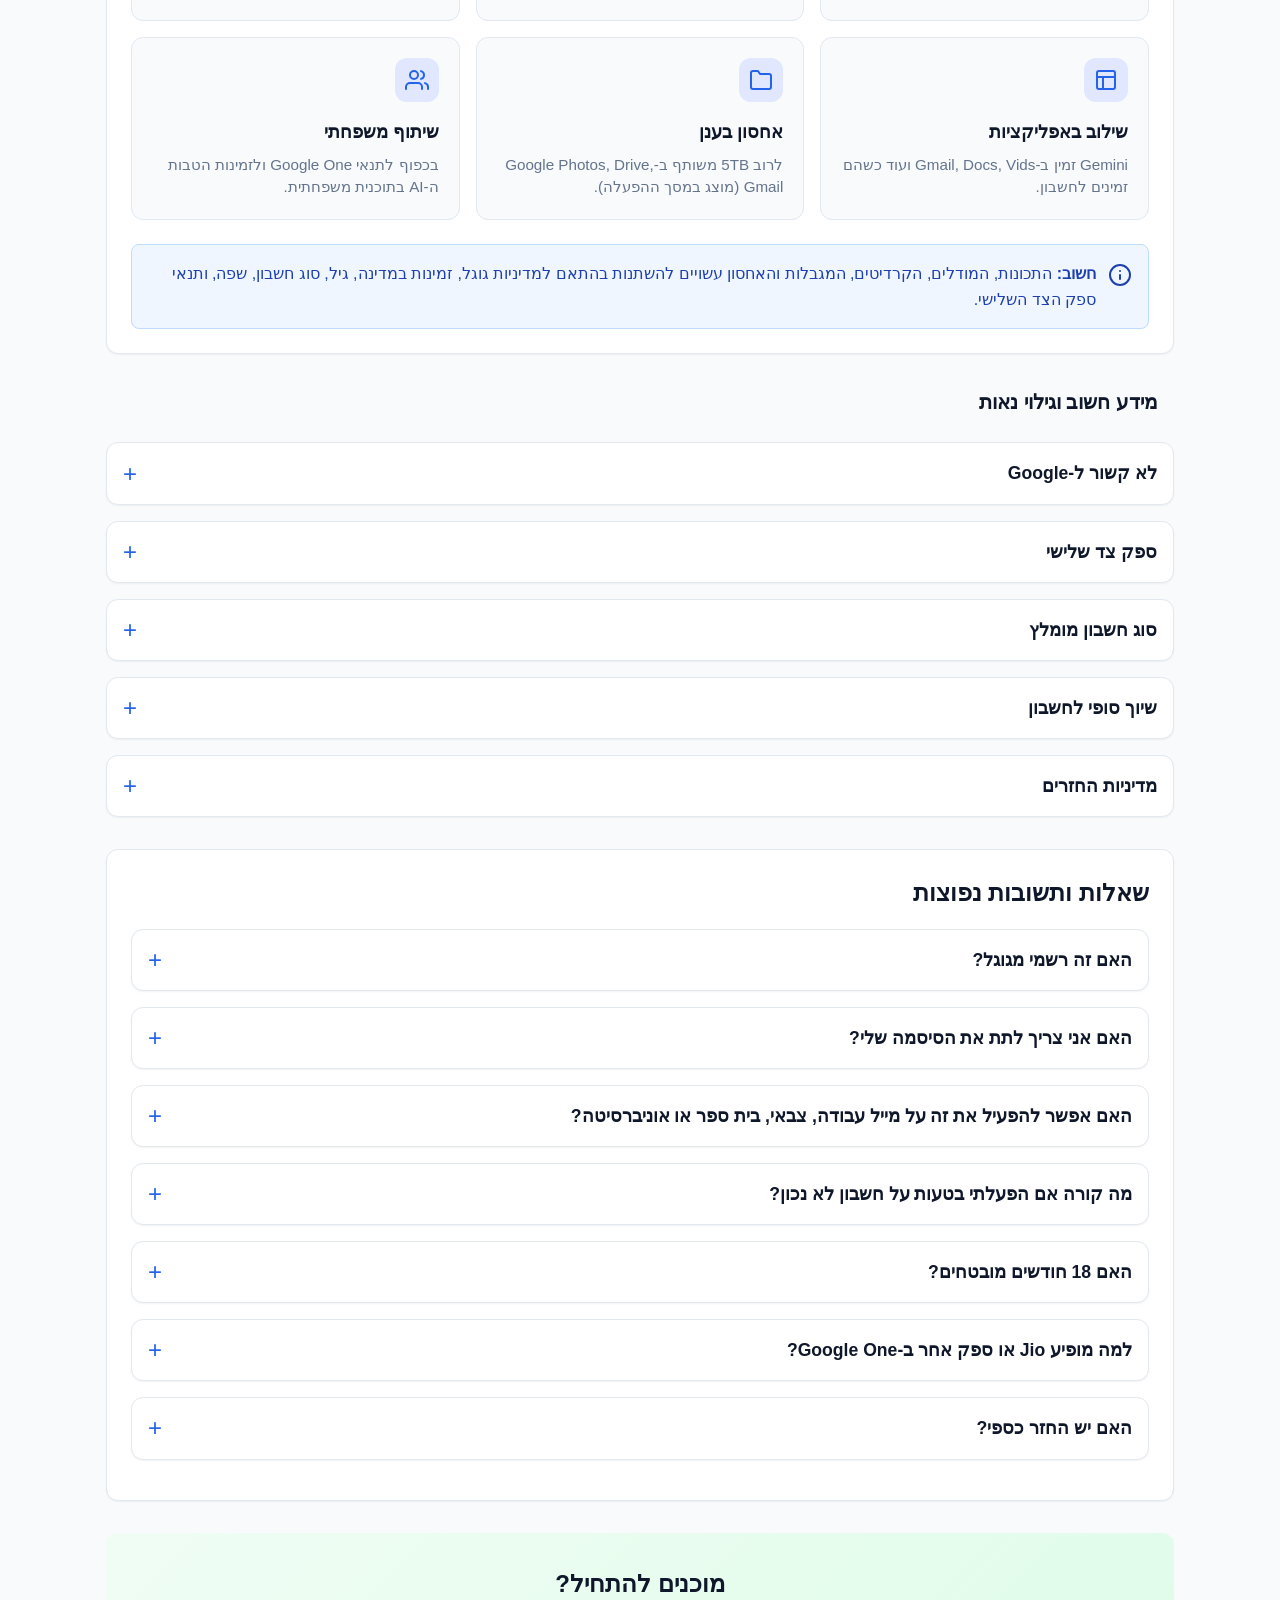
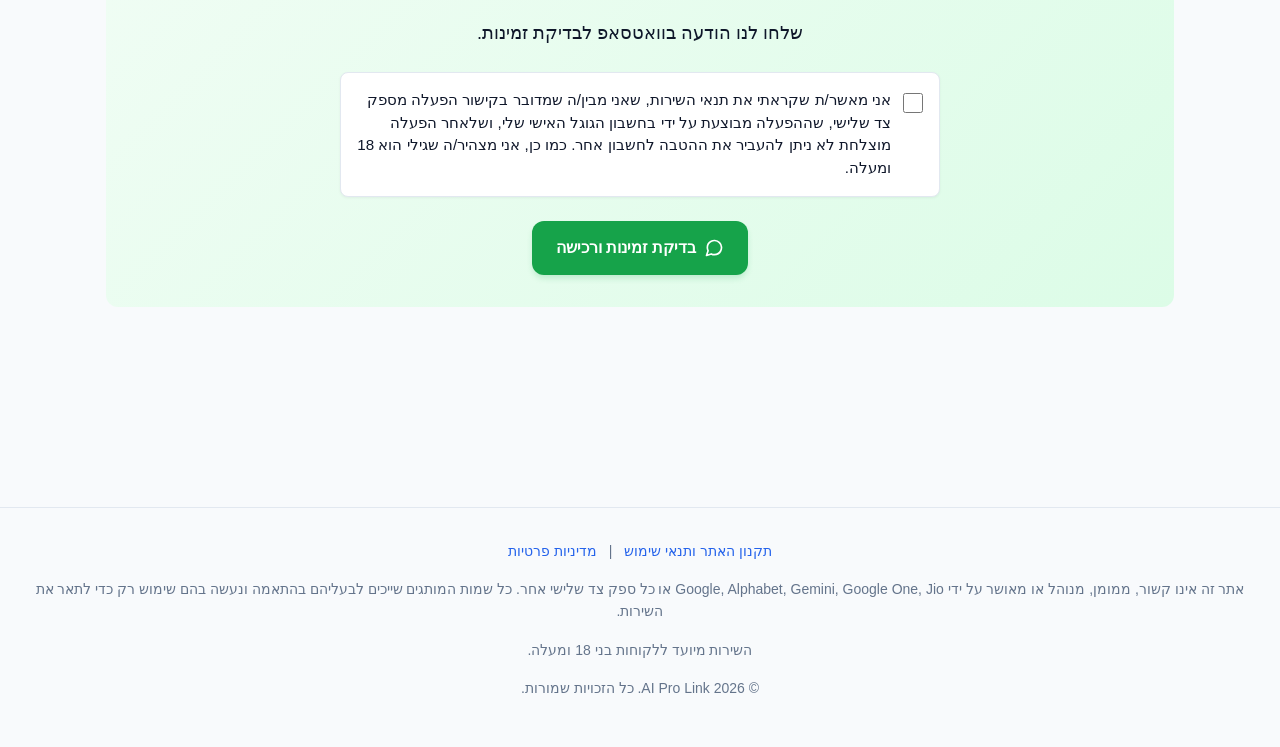
==== commit bfd2b5f8: "מקווה ששינוי אחרון" ====
--- a/index.html
+++ b/index.html
@@ -107,72 +107,50 @@
             <p>ההטבה כוללת גישה מורחבת לשירותי Google AI Pro, בכפוף לתנאי גוגל, זמינות במדינה, גיל המשתמש, שפה, סוג
                 חשבון, ותנאי ספק הצד השלישי.</p>
             <p style="margin-top: 12px; margin-bottom: 12px;"><strong>התוכנית לרוב כוללת:</strong></p>
-            <ul class="check-list">
-                <li>
-                    <svg width="20" height="20" viewBox="0 0 24 24" fill="none" stroke="currentColor" stroke-width="2"
-                        stroke-linecap="round" stroke-linejoin="round">
-                        <polyline points="20 6 9 17 4 12"></polyline>
-                    </svg>
-                    <span><strong>Gemini App</strong> — גישה מורחבת למודלים מתקדמים של Gemini ולתכונות מתקדמות, עם
-                        מגבלות שימוש גבוהות יותר בהשוואה לגרסה החינמית.</span>
-                </li>
-                <li>
-                    <svg width="20" height="20" viewBox="0 0 24 24" fill="none" stroke="currentColor" stroke-width="2"
-                        stroke-linecap="round" stroke-linejoin="round">
-                        <polyline points="20 6 9 17 4 12"></polyline>
-                    </svg>
-                    <span><strong>Google Flow</strong> — גישה לכלי יצירת וידאו ותוכן מבוססי AI, כולל קרדיטים בהתאם לתנאי
-                        התוכנית.</span>
-                </li>
-                <li>
-                    <svg width="20" height="20" viewBox="0 0 24 24" fill="none" stroke="currentColor" stroke-width="2"
-                        stroke-linecap="round" stroke-linejoin="round">
-                        <polyline points="20 6 9 17 4 12"></polyline>
-                    </svg>
-                    <span><strong>חיפוש Google</strong> — גישה מורחבת לתכונות AI כמו Gemini 3 Pro, חיפוש עמוק (Deep
-                        Search) וכלים מתקדמים אחרים כשהם זמינים לחשבון ולאזור.</span>
-                </li>
-                <li>
-                    <svg width="20" height="20" viewBox="0 0 24 24" fill="none" stroke="currentColor" stroke-width="2"
-                        stroke-linecap="round" stroke-linejoin="round">
-                        <polyline points="20 6 9 17 4 12"></polyline>
-                    </svg>
-                    <span><strong>Google Antigravity</strong> — גישה מורחבת או מגבלות שימוש גבוהות יותר לכלי הפיתוח
-                        והסוכנים מבוססי ה-AI של גוגל, בכפוף לזמינות השירות.</span>
-                </li>
-                <li>
-                    <svg width="20" height="20" viewBox="0 0 24 24" fill="none" stroke="currentColor" stroke-width="2"
-                        stroke-linecap="round" stroke-linejoin="round">
-                        <polyline points="20 6 9 17 4 12"></polyline>
-                    </svg>
-                    <span><strong>NotebookLM</strong> — מגבלות שימוש גבוהות יותר ותכונות מתקדמות למחקר, סיכום, כתיבה
-                        וסקירות אודיו.</span>
-                </li>
-                <li>
-                    <svg width="20" height="20" viewBox="0 0 24 24" fill="none" stroke="currentColor" stroke-width="2"
-                        stroke-linecap="round" stroke-linejoin="round">
-                        <polyline points="20 6 9 17 4 12"></polyline>
-                    </svg>
-                    <span><strong>Gemini ב-Gmail, Docs, Vids</strong> ושירותי גוגל אחרים — כשהם זמינים לחשבון
-                        הלקוח.</span>
-                </li>
-                <li>
-                    <svg width="20" height="20" viewBox="0 0 24 24" fill="none" stroke="currentColor" stroke-width="2"
-                        stroke-linecap="round" stroke-linejoin="round">
-                        <polyline points="20 6 9 17 4 12"></polyline>
-                    </svg>
-                    <span><strong>אחסון בענן</strong> — לרוב 5TB משותף ב-Gmail, Google Drive ו-Google Photos, כאשר הדבר
-                        מופיע במפורש במסך ההפעלה.</span>
-                </li>
-                <li>
-                    <svg width="20" height="20" viewBox="0 0 24 24" fill="none" stroke="currentColor" stroke-width="2"
-                        stroke-linecap="round" stroke-linejoin="round">
-                        <polyline points="20 6 9 17 4 12"></polyline>
-                    </svg>
-                    <span><strong>שיתוף משפחתי</strong> — בכפוף לתנאי Google One ולזמינות הטבות ה-AI בתוכנית
-                        משפחתית.</span>
-                </li>
-            </ul>
+            <div class="horizontal-scroll-container">
+                <div class="benefit-card">
+                    <div class="benefit-icon">
+                        <svg width="24" height="24" viewBox="0 0 24 24" fill="none" stroke="currentColor" stroke-width="2" stroke-linecap="round" stroke-linejoin="round"><circle cx="12" cy="12" r="10"></circle><path d="M12 16v-4"></path><path d="M12 8h.01"></path></svg>
+                    </div>
+                    <h4>Gemini App</h4>
+                    <p>גישה למודלים מתקדמים של Gemini, עם מגבלות שימוש גבוהות יותר בהשוואה לגרסה החינמית.</p>
+                </div>
+                <div class="benefit-card">
+                    <div class="benefit-icon">
+                        <svg width="24" height="24" viewBox="0 0 24 24" fill="none" stroke="currentColor" stroke-width="2" stroke-linecap="round" stroke-linejoin="round"><polygon points="23 7 16 12 23 17 23 7"></polygon><rect x="1" y="5" width="15" height="14" rx="2" ry="2"></rect></svg>
+                    </div>
+                    <h4>Google Flow</h4>
+                    <p>יצירת וידאו ותוכן מבוססי AI, כולל קרדיטים בהתאם לתנאי התוכנית.</p>
+                </div>
+                <div class="benefit-card">
+                    <div class="benefit-icon">
+                        <svg width="24" height="24" viewBox="0 0 24 24" fill="none" stroke="currentColor" stroke-width="2" stroke-linecap="round" stroke-linejoin="round"><path d="M14.5 2H6a2 2 0 0 0-2 2v16a2 2 0 0 0 2 2h12a2 2 0 0 0 2-2V7.5L14.5 2z"></path><polyline points="14 2 14 8 20 8"></polyline></svg>
+                    </div>
+                    <h4>NotebookLM</h4>
+                    <p>מגבלות שימוש גבוהות למחקר, סיכום, כתיבה וסקירות אודיו.</p>
+                </div>
+                <div class="benefit-card">
+                    <div class="benefit-icon">
+                        <svg width="24" height="24" viewBox="0 0 24 24" fill="none" stroke="currentColor" stroke-width="2" stroke-linecap="round" stroke-linejoin="round"><rect x="3" y="3" width="18" height="18" rx="2" ry="2"></rect><line x1="3" y1="9" x2="21" y2="9"></line><line x1="9" y1="21" x2="9" y2="9"></line></svg>
+                    </div>
+                    <h4>שילוב באפליקציות</h4>
+                    <p>Gemini זמין ב-Gmail, Docs, Vids ועוד כשהם זמינים לחשבון.</p>
+                </div>
+                <div class="benefit-card">
+                    <div class="benefit-icon">
+                        <svg width="24" height="24" viewBox="0 0 24 24" fill="none" stroke="currentColor" stroke-width="2" stroke-linecap="round" stroke-linejoin="round"><path d="M22 19a2 2 0 0 1-2 2H4a2 2 0 0 1-2-2V5a2 2 0 0 1 2-2h5l2 3h9a2 2 0 0 1 2 2z"></path></svg>
+                    </div>
+                    <h4>אחסון בענן</h4>
+                    <p>לרוב 5TB משותף ב-Google Photos, Drive, Gmail (מוצג במסך ההפעלה).</p>
+                </div>
+                <div class="benefit-card">
+                    <div class="benefit-icon">
+                        <svg width="24" height="24" viewBox="0 0 24 24" fill="none" stroke="currentColor" stroke-width="2" stroke-linecap="round" stroke-linejoin="round"><path d="M17 21v-2a4 4 0 0 0-4-4H5a4 4 0 0 0-4 4v2"></path><circle cx="9" cy="7" r="4"></circle><path d="M23 21v-2a4 4 0 0 0-3-3.87"></path><path d="M16 3.13a4 4 0 0 1 0 7.75"></path></svg>
+                    </div>
+                    <h4>שיתוף משפחתי</h4>
+                    <p>בכפוף לתנאי Google One ולזמינות הטבות ה-AI בתוכנית משפחתית.</p>
+                </div>
+            </div>
             <div class="alert alert-info" style="margin-top: 16px; margin-bottom: 0;">
                 <svg width="24" height="24" viewBox="0 0 24 24" fill="none" stroke="currentColor" stroke-width="2"
                     stroke-linecap="round" stroke-linejoin="round">
@@ -187,85 +165,44 @@
             </div>
         </section>
 
-        <!-- Transparency Section -->
-        <section class="card">
-            <h2>גילוי נאות ושקיפות</h2>
-            <p>השירות אינו מטעם Google, Gemini, Google One או Jio ואיננו שותפים רשמיים שלהם. מדובר בקישורי הפעלה מספקי
-                צד שלישי, המופעלים דרך ממשק ההפעלה של גוגל.</p>
-            <p>לאחר הפעלה מוצלחת, המנוי יופיע בחשבון הגוגל של הלקוח. המשך השירות, זמינות התכונות, ותנאי המנוי כפופים
-                למדיניות גוגל ולספק הצד השלישי.</p>
-        </section>
-
-        <!-- Important Warnings -->
-        <section class="card">
-            <h2>דגשים חשובים לפני הרכישה</h2>
-
-            <div class="alert alert-warning">
-                <svg width="24" height="24" viewBox="0 0 24 24" fill="none" stroke="currentColor" stroke-width="2"
-                    stroke-linecap="round" stroke-linejoin="round">
-                    <path d="M10.29 3.86L1.82 18a2 2 0 0 0 1.71 3h16.94a2 2 0 0 0 1.71-3L13.71 3.86a2 2 0 0 0-3.42 0z">
-                    </path>
-                    <line x1="12" y1="9" x2="12" y2="13"></line>
-                    <line x1="12" y1="17" x2="12.01" y2="17"></line>
-                </svg>
-                <div>
-                    <strong>סוג חשבון:</strong> יש להפעיל את הקישור רק על חשבון Gmail פרטי. חשבונות עבודה, צבא, בית ספר,
-                    אוניברסיטה או חשבונות המנוהלים על ידי ארגון (Google Workspace) אינם מומלצים.
-                </div>
-            </div>
-
-            <div class="alert alert-warning">
-                <svg width="24" height="24" viewBox="0 0 24 24" fill="none" stroke="currentColor" stroke-width="2"
-                    stroke-linecap="round" stroke-linejoin="round">
-                    <circle cx="12" cy="12" r="10"></circle>
-                    <line x1="12" y1="8" x2="12" y2="12"></line>
-                    <line x1="12" y1="16" x2="12.01" y2="16"></line>
-                </svg>
-                <div>
-                    <strong>שיוך סופי:</strong> לפני ההפעלה, ודא שאתה מחובר לחשבון הנכון. לאחר הפעלה מוצלחת, הקישור
-                    משויך לחשבון שנבחר ולא ניתן להעבירו לחשבון אחר.
-                </div>
-            </div>
-
-            <div class="alert alert-info">
-                <svg width="24" height="24" viewBox="0 0 24 24" fill="none" stroke="currentColor" stroke-width="2"
-                    stroke-linecap="round" stroke-linejoin="round">
-                    <circle cx="12" cy="12" r="10"></circle>
-                    <line x1="12" y1="16" x2="12" y2="12"></line>
-                    <line x1="12" y1="8" x2="12.01" y2="8"></line>
-                </svg>
-                <div>
-                    <strong>ספק צד שלישי:</strong> לאחר ההפעלה, עשוי להופיע שם של ספק צד שלישי, כגון Jio או ספק אחר,
-                    ב-Google One. זהו חלק ממבנה ההטבה ואינו אומר שאתר זה הוא נציג רשמי של אותו ספק.
-                </div>
-            </div>
-        </section>
-
-        <!-- Refund Policy -->
-        <section class="card">
-            <h2>אחריות והחזרים כספיים</h2>
-            <ul class="check-list">
-                <li>
-                    <svg width="20" height="20" viewBox="0 0 24 24" fill="none" stroke="currentColor" stroke-width="2"
-                        stroke-linecap="round" stroke-linejoin="round">
-                        <polyline points="20 6 9 17 4 12"></polyline>
-                    </svg>
-                    <span><strong>לפני ההפעלה:</strong> אם הקישור אינו עובד לפני ההפעלה, יסופק קישור חלופי או החזר
-                        כספי.</span>
-                </li>
-                <li>
-                    <svg width="20" height="20" viewBox="0 0 24 24" fill="none" stroke="currentColor" stroke-width="2"
-                        stroke-linecap="round" stroke-linejoin="round" style="color: var(--warning)">
-                        <path
-                            d="M10.29 3.86L1.82 18a2 2 0 0 0 1.71 3h16.94a2 2 0 0 0 1.71-3L13.71 3.86a2 2 0 0 0-3.42 0z">
-                        </path>
-                        <line x1="12" y1="9" x2="12" y2="13"></line>
-                        <line x1="12" y1="17" x2="12.01" y2="17"></line>
-                    </svg>
-                    <span><strong>אחרי ההפעלה:</strong> לאחר הפעלה מוצלחת, אחריותנו מוגבלת להפעלה התקינה של הקישור. המשך
-                        השירות, זמינות התכונות ותנאי המנוי כפופים למדיניות גוגל ולספק הצד השלישי. לא יינתן החזר במקרים
-                        של הפעלה על חשבון שגוי, חרטה לאחר הפעלה, או שימוש בקישור לאחר המסירה, בכפוף לדין החל.</span>
-                    < </ul>
+        <!-- Important Information (Accordions) -->
+        <section class="card" style="background-color: transparent; box-shadow: none; border: none; padding: 0;">
+            <h2 style="padding: 0 16px; margin-bottom: 24px; font-size: 1.25rem;">מידע חשוב וגילוי נאות</h2>
+            
+            <details class="premium-accordion">
+                <summary>לא קשור ל-Google</summary>
+                <div class="details-content">
+                    <p>השירות אינו מטעם Google, Gemini, Google One או Jio ואיננו שותפים רשמיים שלהם. כל שמות המותגים שייכים לבעליהם בהתאמה ונעשה בהם שימוש רק כדי לתאר את השירות.</p>
+                </div>
+            </details>
+            
+            <details class="premium-accordion">
+                <summary>ספק צד שלישי</summary>
+                <div class="details-content">
+                    <p>מדובר בקישורי הפעלה מספקי צד שלישי, המופעלים דרך ממשק ההפעלה של גוגל. לאחר ההפעלה, עשוי להופיע שם של ספק צד שלישי ב-Google One. זהו חלק ממבנה ההטבה ואינו מעיד שאתר זה הוא נציג רשמי של אותו ספק.</p>
+                </div>
+            </details>
+
+            <details class="premium-accordion">
+                <summary>סוג חשבון מומלץ</summary>
+                <div class="details-content">
+                    <p>יש להפעיל את הקישור רק על חשבון Gmail פרטי. חשבונות עבודה, צבא, בית ספר, אוניברסיטה או חשבונות המנוהלים על ידי ארגון (Google Workspace) אינם מומלצים.</p>
+                </div>
+            </details>
+
+            <details class="premium-accordion">
+                <summary>שיוך סופי לחשבון</summary>
+                <div class="details-content">
+                    <p>לפני ההפעלה, ודא שאתה מחובר לחשבון הנכון. לאחר הפעלה מוצלחת, הקישור משויך לחשבון שנבחר ולא ניתן להעבירו לחשבון אחר.</p>
+                </div>
+            </details>
+
+            <details class="premium-accordion">
+                <summary>מדיניות החזרים</summary>
+                <div class="details-content">
+                    <p>אם הקישור אינו עובד לפני ההפעלה, יסופק קישור חלופי או החזר כספי. אחרי ההפעלה, אחריותנו מוגבלת להפעלה התקינה. המשך השירות כפוף למדיניות גוגל. לא יינתן החזר על חרטה או הפעלה בחשבון שגוי.</p>
+                </div>
+            </details>
         </section>
 
         <!-- FAQ -->
@@ -306,7 +243,7 @@
 
     </main>
 
-    <!-- Sticky WhatsApp CTA for mobile -->
+    <!-- Sticky WhatsApp CTA for mobile/desktop -->
     <a href="#" class="sticky-whatsapp whatsapp-link" aria-label="יצירת קשר בוואטסאפ">
         <svg width="24" height="24" viewBox="0 0 24 24" fill="currentColor">
             <path
@@ -314,6 +251,17 @@
         </svg>
         צור קשר
     </a>
+
+    <!-- Sticky Mobile CTA Bar -->
+    <div class="sticky-mobile-cta">
+        <div class="mobile-cta-pricing">
+            <div class="cta-price-row">129₪ <span>/ 12m</span></div>
+            <div class="cta-price-row">169₪ <span>/ 18m</span></div>
+        </div>
+        <a href="#contact" class="btn btn-primary cta-action whatsapp-link" style="background-color: #16a34a; box-shadow: 0 4px 6px -1px rgba(22, 163, 74, 0.2);" aria-label="בדיקת זמינות בוואטסאפ">
+            בדיקת זמינות
+        </a>
+    </div>
 
     <footer>
         <div style="margin-bottom: 16px;">
--- a/css/styles.css
+++ b/css/styles.css
@@ -21,7 +21,8 @@
     padding: 0;
 }
 
-html, body {
+html,
+body {
     font-family: 'Heebo', sans-serif;
     background-color: var(--bg-page);
     color: var(--text-main);
@@ -30,14 +31,16 @@
 }
 
 .container {
-    max-width: 800px;
+    max-width: 1100px;
     margin: 0 auto;
     padding: 24px 16px;
-    padding-bottom: 100px; /* Space for sticky whatsapp */
+    padding-bottom: 120px;
 }
 
 /* Typography */
-h1, h2, h3 {
+h1,
+h2,
+h3 {
     font-weight: 700;
     color: var(--text-main);
     margin-bottom: 16px;
@@ -105,8 +108,8 @@
     display: inline-flex;
     align-items: center;
     justify-content: center;
-    padding: 12px 24px;
-    border-radius: 8px;
+    padding: 14px 24px;
+    border-radius: 12px;
     font-weight: 700;
     text-decoration: none;
     transition: all 0.2s ease;
@@ -288,7 +291,8 @@
     cursor: pointer;
     list-style: none;
     position: relative;
-    padding-left: 28px; /* RTL - icon on left */
+    padding-left: 28px;
+    /* RTL - icon on left */
     color: var(--text-main);
     outline: none;
     user-select: none;
@@ -329,15 +333,78 @@
 .details-content p {
     margin-bottom: 12px;
 }
+
 .details-content p:last-child {
     margin-bottom: 0;
 }
 
-/* Grids */
+/* Grids and Cards */
 .grid-2 {
     display: grid;
     grid-template-columns: repeat(auto-fit, minmax(280px, 1fr));
     gap: 24px;
+}
+
+/* Horizontal Swipeable Cards */
+.horizontal-scroll-container {
+    display: flex;
+    gap: 16px;
+    overflow-x: auto;
+    scroll-snap-type: x mandatory;
+    scrollbar-width: none;
+    padding-bottom: 8px;
+}
+.horizontal-scroll-container::-webkit-scrollbar {
+    display: none;
+}
+.benefit-card {
+    flex: 0 0 260px;
+    scroll-snap-align: start;
+    background: #f8fafc;
+    border: 1px solid var(--border-color);
+    border-radius: 12px;
+    padding: 20px;
+    display: flex;
+    flex-direction: column;
+    align-items: flex-start;
+    transition: transform 0.2s, box-shadow 0.2s;
+}
+.benefit-card:hover {
+    transform: translateY(-2px);
+    box-shadow: var(--shadow-md);
+    background: white;
+}
+.benefit-icon {
+    width: 44px;
+    height: 44px;
+    border-radius: 12px;
+    background-color: #e0e7ff;
+    display: flex;
+    align-items: center;
+    justify-content: center;
+    color: var(--primary);
+    margin-bottom: 16px;
+}
+.benefit-card h4 {
+    margin-bottom: 8px;
+    font-size: 1.1rem;
+    color: var(--text-main);
+}
+.benefit-card p {
+    font-size: 0.95rem;
+    color: var(--text-muted);
+    margin: 0;
+    line-height: 1.5;
+}
+
+@media (min-width: 769px) {
+    .horizontal-scroll-container {
+        flex-wrap: wrap;
+        overflow-x: visible;
+    }
+    .benefit-card {
+        flex: 1 1 calc(33.333% - 16px);
+    }
 }
 
 .grid-3 {
@@ -371,11 +438,11 @@
     flex-shrink: 0;
 }
 
-/* Sticky WhatsApp CTA */
+/* Sticky WhatsApp CTA (Desktop) */
 .sticky-whatsapp {
     position: fixed;
     bottom: 24px;
-    left: 24px; /* RTL - left side is more natural for chat bubbles typically, but bottom corner is fine */
+    left: 24px;
     background-color: #25D366;
     color: white;
     display: flex;
@@ -396,6 +463,43 @@
 
 .sticky-whatsapp svg {
     fill: currentColor;
+}
+
+/* Sticky Mobile CTA Bar */
+.sticky-mobile-cta {
+    display: none;
+    position: fixed;
+    bottom: 0;
+    left: 0;
+    width: 100%;
+    background: white;
+    border-top: 1px solid var(--border-color);
+    padding: 12px 16px;
+    box-shadow: 0 -4px 12px rgba(0,0,0,0.1);
+    z-index: 1000;
+    align-items: center;
+    justify-content: space-between;
+}
+.mobile-cta-pricing {
+    display: flex;
+    flex-direction: column;
+}
+.cta-price-row {
+    font-size: 0.9rem;
+    font-weight: 700;
+    color: var(--text-main);
+}
+.cta-price-row span {
+    color: var(--text-muted);
+    font-weight: 400;
+    margin: 0 4px;
+}
+.cta-action {
+    display: flex;
+    align-items: center;
+    font-size: 0.95rem;
+    padding: 10px 16px;
+    border-radius: 12px;
 }
 
 /* Footer */
@@ -439,24 +543,25 @@
 }
 
 /* Responsive */
-@media (max-width: 600px) {
+@media (max-width: 768px) {
     h1 {
         font-size: 2rem;
     }
-    
+
     .availability-card {
         flex-direction: column;
         align-items: flex-start;
     }
+
+    .sticky-whatsapp {
+        display: none;
+    }
     
-    .sticky-whatsapp {
-        left: 16px;
-        bottom: 16px;
-        right: 16px;
-        justify-content: center;
-    }
-    
+    .sticky-mobile-cta {
+        display: flex;
+    }
+
     .legal-page {
         padding: 24px 16px;
     }
-}
+}
